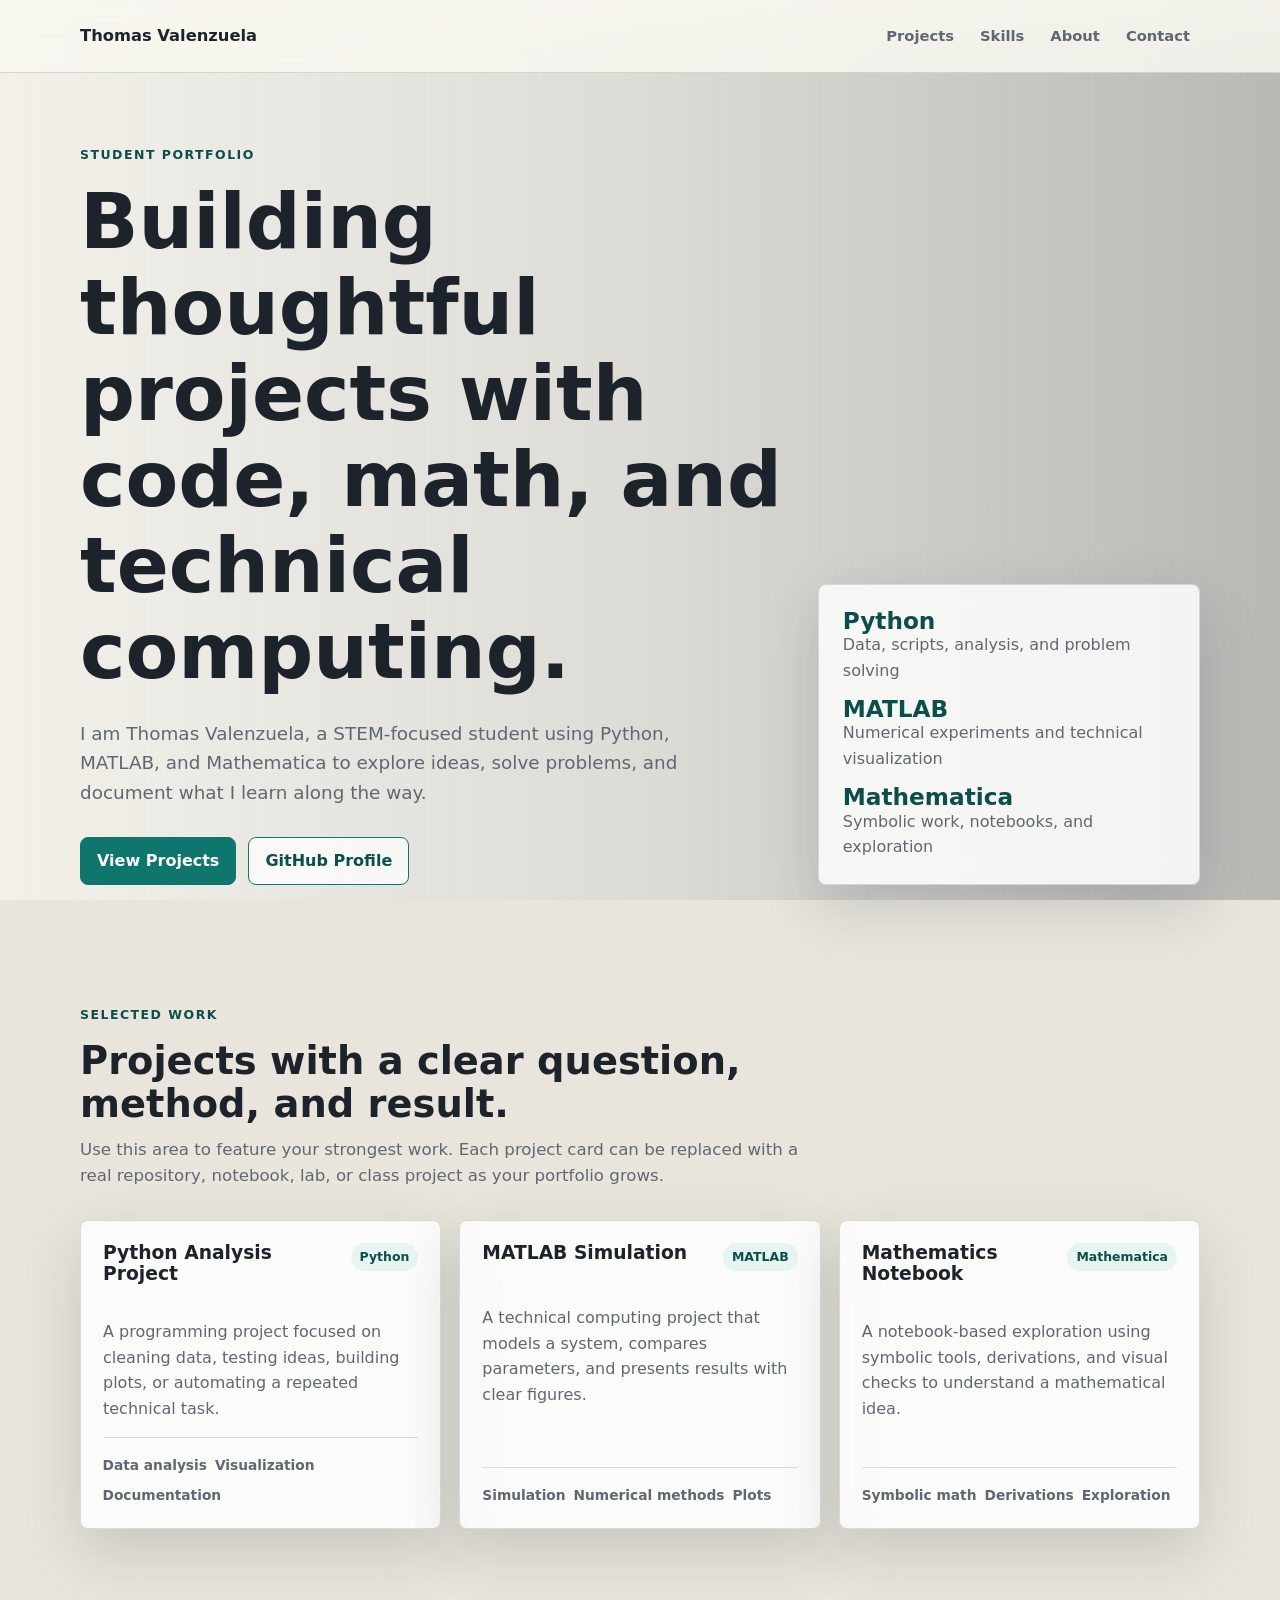
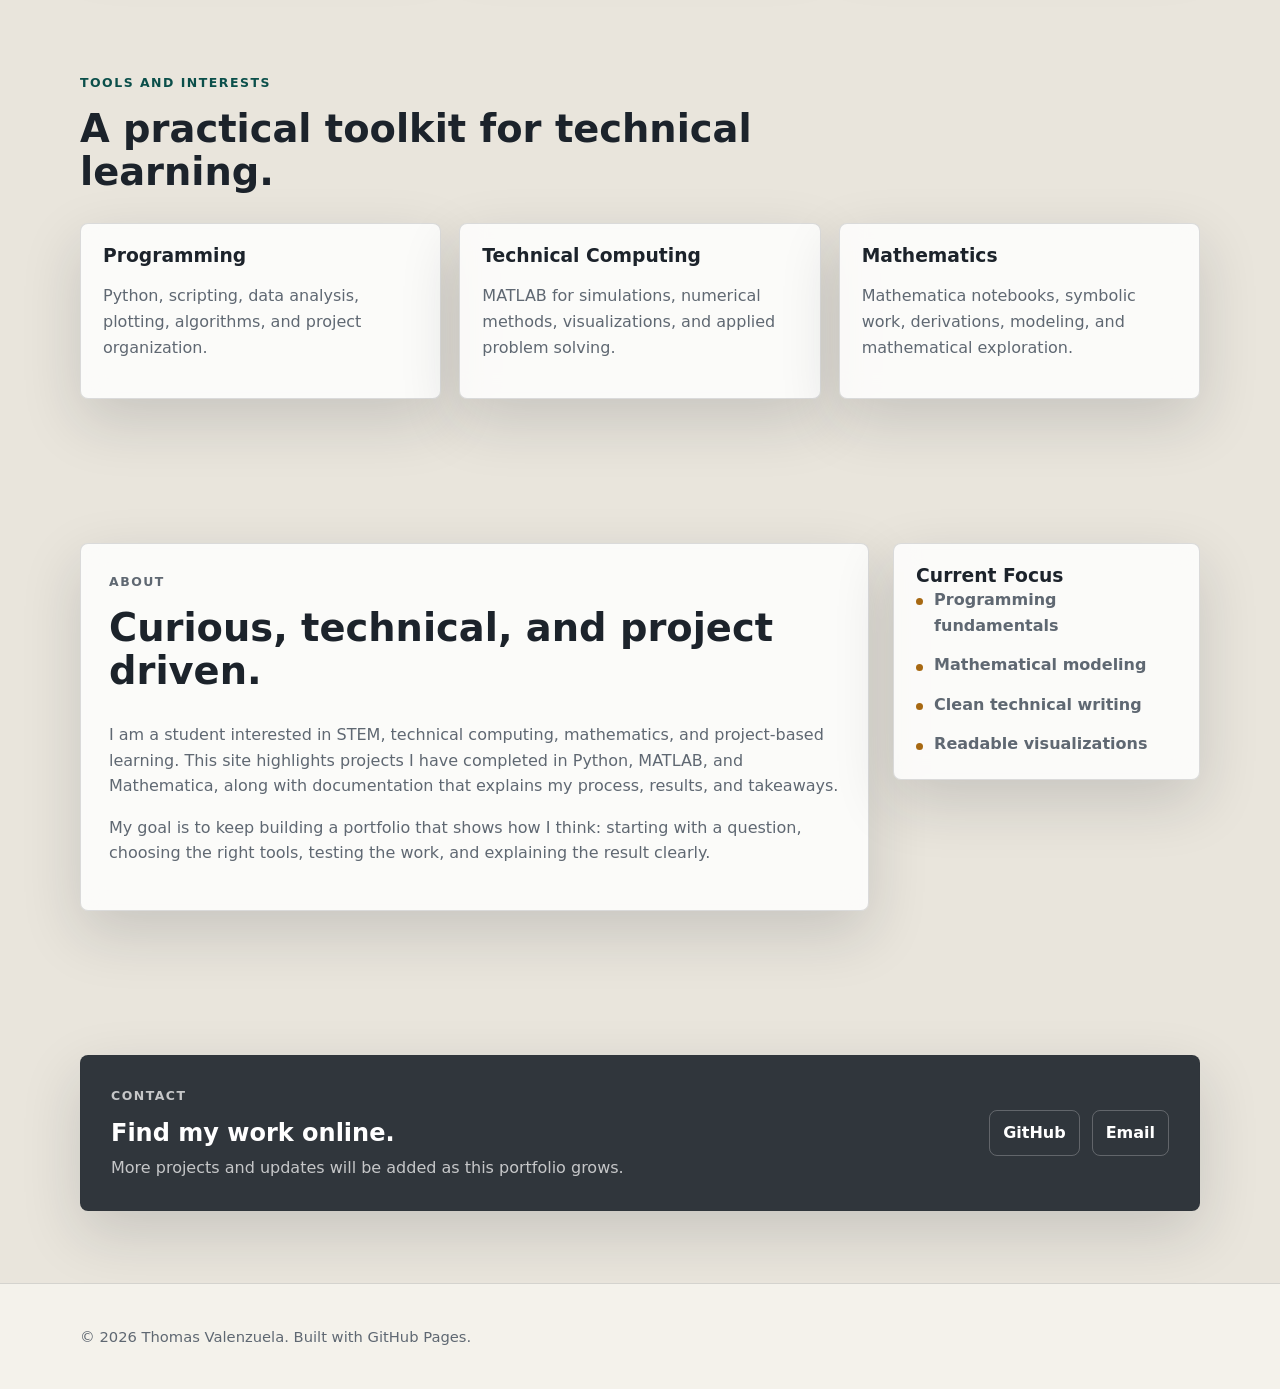
==== index.html @ c85f5e3c "Use selected image as portfolio background" ====
<!doctype html>
<html lang="en">
<head>
  <meta charset="utf-8">
  <meta name="viewport" content="width=device-width, initial-scale=1">
  <meta name="description" content="Portfolio for Thomas Valenzuela, a student exploring STEM, programming, mathematics, and technical computing.">
  <title>Thomas Valenzuela | Portfolio</title>
  <style>
    :root {
      color-scheme: light;
      --ink: #1c232b;
      --muted: #5f6872;
      --surface: rgba(255, 255, 255, 0.82);
      --surface-strong: rgba(255, 255, 255, 0.92);
      --line: rgba(44, 51, 58, 0.16);
      --accent: #0f766e;
      --accent-dark: #0b4f4a;
      --accent-soft: rgba(228, 244, 241, 0.9);
      --gold: #a76812;
      --shadow: 0 22px 60px rgba(24, 32, 42, 0.16);
    }

    * {
      box-sizing: border-box;
    }

    html {
      scroll-behavior: smooth;
    }

    body {
      margin: 0;
      min-height: 100vh;
      font-family: Inter, ui-sans-serif, system-ui, -apple-system, BlinkMacSystemFont, "Segoe UI", sans-serif;
      line-height: 1.6;
      color: var(--ink);
      background: #e9e5dc url("assets/portfolio-background.jpg") center top / cover fixed no-repeat;
    }

    body::before {
      content: "";
      position: fixed;
      inset: 0;
      z-index: -1;
      background: linear-gradient(90deg, rgba(247, 245, 238, 0.96) 0%, rgba(247, 245, 238, 0.79) 48%, rgba(247, 245, 238, 0.48) 100%);
      pointer-events: none;
    }

    a {
      color: inherit;
    }

    .container {
      width: min(1120px, calc(100% - 40px));
      margin: 0 auto;
    }

    .site-header {
      position: sticky;
      top: 0;
      z-index: 10;
      border-bottom: 1px solid var(--line);
      background: rgba(248, 246, 240, 0.88);
      backdrop-filter: blur(16px);
    }

    .nav {
      min-height: 72px;
      display: flex;
      align-items: center;
      justify-content: space-between;
      gap: 24px;
    }

    .brand {
      text-decoration: none;
      font-weight: 850;
      font-size: 1.02rem;
    }

    .nav-links {
      display: flex;
      align-items: center;
      gap: 6px;
      flex-wrap: wrap;
      justify-content: flex-end;
    }

    .nav-links a {
      text-decoration: none;
      color: var(--muted);
      font-weight: 750;
      font-size: 0.92rem;
      padding: 8px 10px;
      border-radius: 8px;
    }

    .nav-links a:hover,
    .nav-links a:focus-visible {
      color: var(--accent-dark);
      background: var(--accent-soft);
      outline: none;
    }

    .hero {
      min-height: calc(100vh - 72px);
      display: grid;
      align-items: center;
      padding: 72px 0 48px;
    }

    .hero-grid {
      display: grid;
      grid-template-columns: minmax(0, 1.3fr) minmax(280px, 0.7fr);
      gap: 28px;
      align-items: end;
    }

    .hero-copy-block {
      max-width: 780px;
    }

    .eyebrow {
      margin: 0 0 14px;
      color: var(--accent-dark);
      font-weight: 850;
      text-transform: uppercase;
      font-size: 0.78rem;
      letter-spacing: 0.12em;
    }

    h1,
    h2,
    h3 {
      line-height: 1.12;
      margin: 0;
    }

    h1 {
      font-size: clamp(2.45rem, 6vw, 5.65rem);
      max-width: 840px;
    }

    .hero-copy {
      margin: 24px 0 0;
      max-width: 670px;
      font-size: 1.15rem;
      color: var(--muted);
    }

    .hero-actions {
      display: flex;
      flex-wrap: wrap;
      gap: 12px;
      margin-top: 30px;
    }

    .button {
      display: inline-flex;
      align-items: center;
      justify-content: center;
      min-height: 44px;
      padding: 10px 16px;
      border-radius: 8px;
      border: 1px solid var(--accent);
      text-decoration: none;
      font-weight: 850;
    }

    .button.primary {
      color: #ffffff;
      background: var(--accent);
    }

    .button.secondary {
      color: var(--accent-dark);
      background: rgba(255, 255, 255, 0.74);
    }

    .panel,
    .card,
    .contact-band {
      background: var(--surface);
      border: 1px solid var(--line);
      border-radius: 8px;
      box-shadow: var(--shadow);
      backdrop-filter: blur(12px);
    }

    .panel {
      padding: 24px;
    }

    .stat-list,
    .focus-list {
      display: grid;
      gap: 14px;
      margin: 0;
      padding: 0;
      list-style: none;
    }

    .stat-list strong {
      display: block;
      color: var(--accent-dark);
      font-size: 1.45rem;
      line-height: 1;
    }

    .stat-list span,
    .focus-list li,
    .project-card p,
    .skill-card p,
    .about-copy p {
      color: var(--muted);
    }

    .section {
      padding: 72px 0;
    }

    .section-heading {
      max-width: 720px;
      margin-bottom: 30px;
    }

    .section-heading h2 {
      font-size: clamp(1.8rem, 3vw, 2.55rem);
    }

    .section-heading p:last-child {
      margin: 12px 0 0;
      color: var(--muted);
      font-size: 1.04rem;
    }

    .project-grid,
    .skill-grid {
      display: grid;
      grid-template-columns: repeat(3, minmax(0, 1fr));
      gap: 18px;
    }

    .card {
      padding: 22px;
    }

    .project-card {
      min-height: 260px;
      display: flex;
      flex-direction: column;
    }

    .project-topline {
      display: flex;
      justify-content: space-between;
      gap: 14px;
      align-items: flex-start;
      margin-bottom: 18px;
    }

    .tag {
      min-height: 28px;
      padding: 4px 9px;
      border-radius: 999px;
      background: var(--accent-soft);
      color: var(--accent-dark);
      font-size: 0.78rem;
      font-weight: 850;
      white-space: nowrap;
    }

    .project-meta {
      display: flex;
      flex-wrap: wrap;
      gap: 8px;
      margin-top: auto;
      padding-top: 16px;
      border-top: 1px solid var(--line);
    }

    .project-meta span {
      color: var(--muted);
      font-size: 0.86rem;
      font-weight: 750;
    }

    .about-grid {
      display: grid;
      grid-template-columns: minmax(0, 0.72fr) minmax(280px, 0.28fr);
      gap: 24px;
      align-items: start;
    }

    .about-copy {
      padding: 28px;
    }

    .focus-list li {
      padding-left: 18px;
      position: relative;
      font-weight: 700;
    }

    .focus-list li::before {
      content: "";
      position: absolute;
      left: 0;
      top: 0.72em;
      width: 7px;
      height: 7px;
      border-radius: 50%;
      background: var(--gold);
    }

    .contact-band {
      display: flex;
      justify-content: space-between;
      gap: 24px;
      align-items: center;
      padding: 30px;
      background: rgba(28, 35, 43, 0.9);
      color: #ffffff;
    }

    .contact-band .eyebrow {
      color: rgba(255, 255, 255, 0.72);
    }

    .contact-band p:not(.eyebrow) {
      margin: 8px 0 0;
      color: rgba(255, 255, 255, 0.72);
    }

    .contact-links {
      display: flex;
      gap: 12px;
      flex-wrap: wrap;
      justify-content: flex-end;
    }

    .contact-links a {
      display: inline-flex;
      align-items: center;
      min-height: 42px;
      padding: 9px 13px;
      border-radius: 8px;
      color: #ffffff;
      text-decoration: none;
      font-weight: 850;
      border: 1px solid rgba(255, 255, 255, 0.24);
    }

    .site-footer {
      padding: 26px 0;
      color: var(--muted);
      font-size: 0.92rem;
      background: rgba(248, 246, 240, 0.76);
      border-top: 1px solid var(--line);
      backdrop-filter: blur(12px);
    }

    @media (max-width: 860px) {
      body {
        background-attachment: scroll;
      }

      body::before {
        background: rgba(247, 245, 238, 0.84);
      }

      .hero-grid,
      .about-grid,
      .project-grid,
      .skill-grid {
        grid-template-columns: 1fr;
      }

      .hero {
        min-height: auto;
      }

      .contact-band {
        align-items: flex-start;
        flex-direction: column;
      }

      .contact-links {
        justify-content: flex-start;
      }
    }

    @media (max-width: 620px) {
      .container {
        width: min(100% - 28px, 1120px);
      }

      .nav {
        align-items: flex-start;
        flex-direction: column;
        gap: 10px;
        padding: 14px 0;
      }

      .nav-links {
        justify-content: flex-start;
      }

      .hero,
      .section {
        padding: 52px 0;
      }
    }
  </style>
</head>
<body>
  <header class="site-header">
    <div class="container nav" aria-label="Main navigation">
      <a class="brand" href="#top">Thomas Valenzuela</a>
      <nav class="nav-links">
        <a href="#projects">Projects</a>
        <a href="#skills">Skills</a>
        <a href="#about">About</a>
        <a href="#contact">Contact</a>
      </nav>
    </div>
  </header>

  <main id="top">
    <section class="hero">
      <div class="container hero-grid">
        <div class="hero-copy-block">
          <p class="eyebrow">Student portfolio</p>
          <h1>Building thoughtful projects with code, math, and technical computing.</h1>
          <p class="hero-copy">
            I am Thomas Valenzuela, a STEM-focused student using Python, MATLAB, and Mathematica to explore ideas, solve problems, and document what I learn along the way.
          </p>
          <div class="hero-actions">
            <a class="button primary" href="#projects">View Projects</a>
            <a class="button secondary" href="https://github.com/wolervine" target="_blank" rel="noopener noreferrer">GitHub Profile</a>
          </div>
        </div>

        <aside class="panel" aria-label="Portfolio highlights">
          <ul class="stat-list">
            <li><strong>Python</strong><span>Data, scripts, analysis, and problem solving</span></li>
            <li><strong>MATLAB</strong><span>Numerical experiments and technical visualization</span></li>
            <li><strong>Mathematica</strong><span>Symbolic work, notebooks, and exploration</span></li>
          </ul>
        </aside>
      </div>
    </section>

    <section id="projects" class="section">
      <div class="container">
        <div class="section-heading">
          <p class="eyebrow">Selected work</p>
          <h2>Projects with a clear question, method, and result.</h2>
          <p>Use this area to feature your strongest work. Each project card can be replaced with a real repository, notebook, lab, or class project as your portfolio grows.</p>
        </div>

        <div class="project-grid">
          <article class="card project-card">
            <div class="project-topline"><h3>Python Analysis Project</h3><span class="tag">Python</span></div>
            <p>A programming project focused on cleaning data, testing ideas, building plots, or automating a repeated technical task.</p>
            <div class="project-meta"><span>Data analysis</span><span>Visualization</span><span>Documentation</span></div>
          </article>

          <article class="card project-card">
            <div class="project-topline"><h3>MATLAB Simulation</h3><span class="tag">MATLAB</span></div>
            <p>A technical computing project that models a system, compares parameters, and presents results with clear figures.</p>
            <div class="project-meta"><span>Simulation</span><span>Numerical methods</span><span>Plots</span></div>
          </article>

          <article class="card project-card">
            <div class="project-topline"><h3>Mathematics Notebook</h3><span class="tag">Mathematica</span></div>
            <p>A notebook-based exploration using symbolic tools, derivations, and visual checks to understand a mathematical idea.</p>
            <div class="project-meta"><span>Symbolic math</span><span>Derivations</span><span>Exploration</span></div>
          </article>
        </div>
      </div>
    </section>

    <section id="skills" class="section">
      <div class="container">
        <div class="section-heading">
          <p class="eyebrow">Tools and interests</p>
          <h2>A practical toolkit for technical learning.</h2>
        </div>

        <div class="skill-grid">
          <article class="card skill-card"><h3>Programming</h3><p>Python, scripting, data analysis, plotting, algorithms, and project organization.</p></article>
          <article class="card skill-card"><h3>Technical Computing</h3><p>MATLAB for simulations, numerical methods, visualizations, and applied problem solving.</p></article>
          <article class="card skill-card"><h3>Mathematics</h3><p>Mathematica notebooks, symbolic work, derivations, modeling, and mathematical exploration.</p></article>
        </div>
      </div>
    </section>

    <section id="about" class="section">
      <div class="container about-grid">
        <div class="card about-copy">
          <div class="section-heading">
            <p class="eyebrow">About</p>
            <h2>Curious, technical, and project driven.</h2>
          </div>
          <p>I am a student interested in STEM, technical computing, mathematics, and project-based learning. This site highlights projects I have completed in Python, MATLAB, and Mathematica, along with documentation that explains my process, results, and takeaways.</p>
          <p>My goal is to keep building a portfolio that shows how I think: starting with a question, choosing the right tools, testing the work, and explaining the result clearly.</p>
        </div>

        <aside class="card">
          <h3>Current Focus</h3>
          <ul class="focus-list">
            <li>Programming fundamentals</li>
            <li>Mathematical modeling</li>
            <li>Clean technical writing</li>
            <li>Readable visualizations</li>
          </ul>
        </aside>
      </div>
    </section>

    <section id="contact" class="section">
      <div class="container">
        <div class="contact-band">
          <div>
            <p class="eyebrow">Contact</p>
            <h2>Find my work online.</h2>
            <p>More projects and updates will be added as this portfolio grows.</p>
          </div>
          <div class="contact-links">
            <a href="https://github.com/wolervine" target="_blank" rel="noopener noreferrer">GitHub</a>
            <a href="mailto:wolervine@proton.me">Email</a>
          </div>
        </div>
      </div>
    </section>
  </main>

  <footer class="site-footer">
    <div class="container">
      <p>&copy; 2026 Thomas Valenzuela. Built with GitHub Pages.</p>
    </div>
  </footer>
</body>
</html>
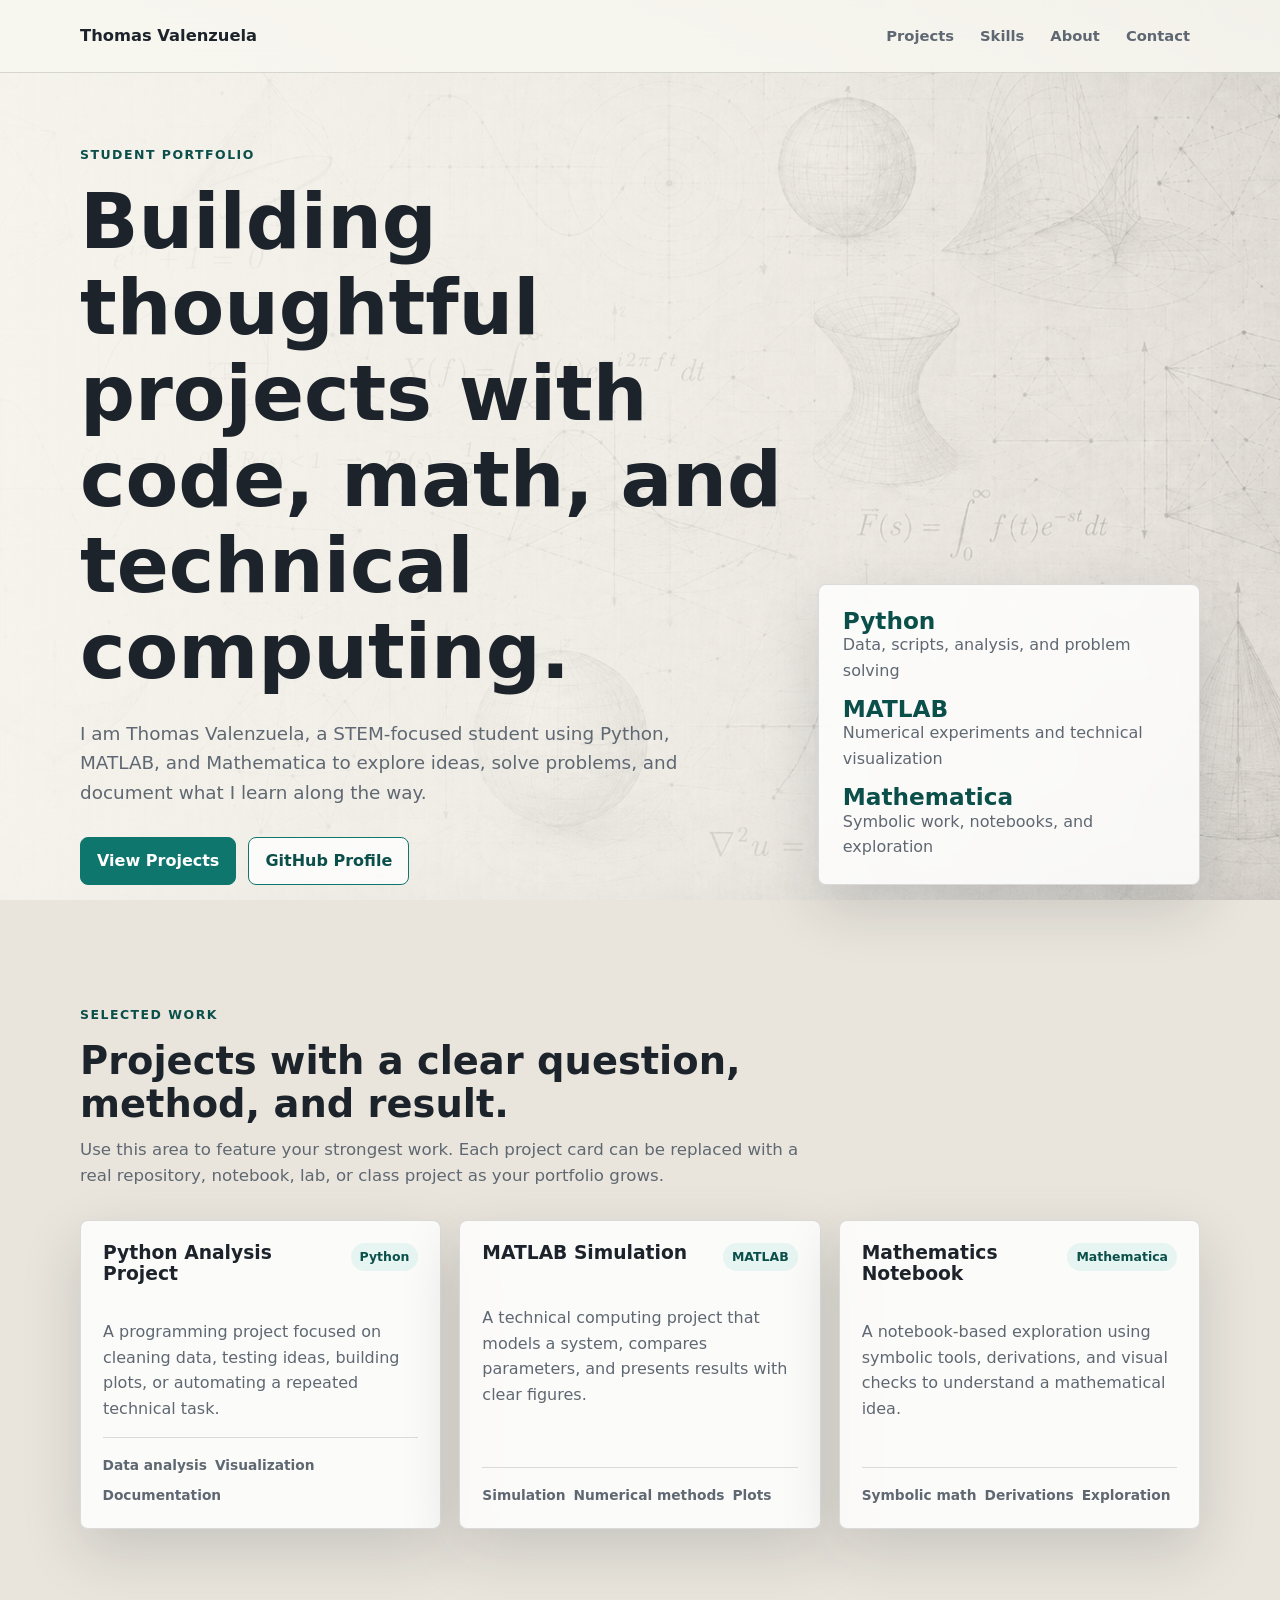
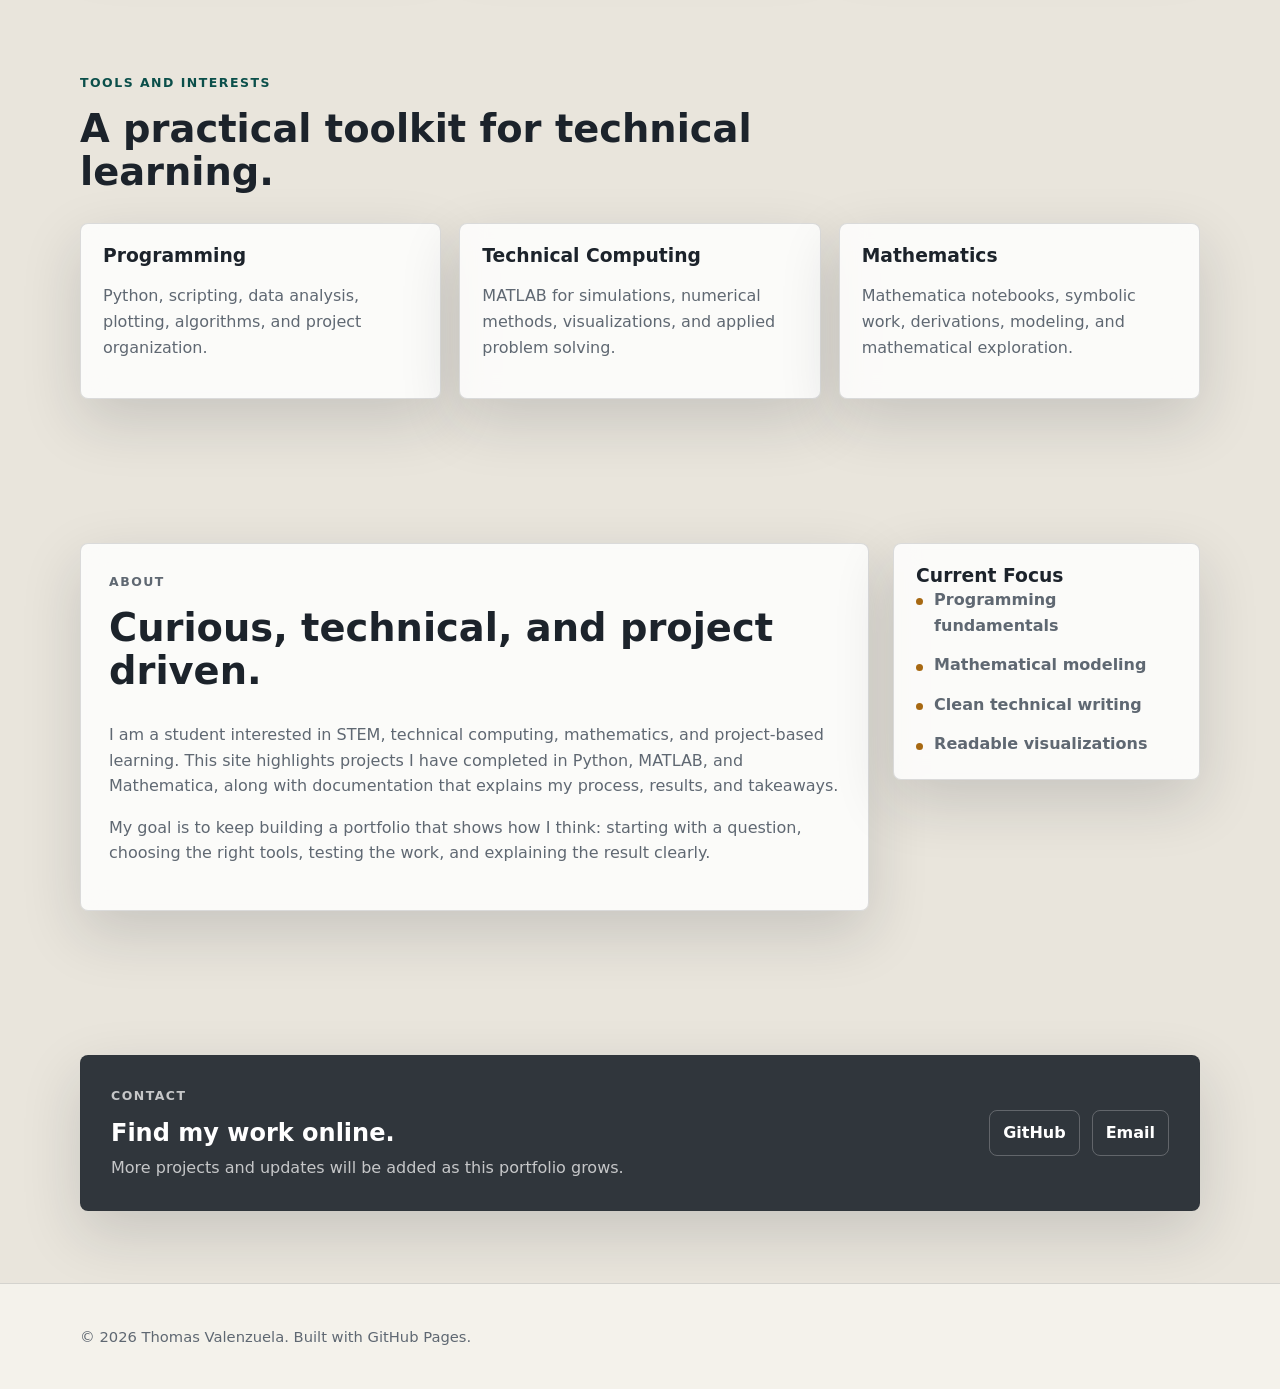
==== commit e6b84a0f: "Use uploaded PNG as portfolio background" ====
--- a/index.html
+++ b/index.html
@@ -34,7 +34,7 @@
       font-family: Inter, ui-sans-serif, system-ui, -apple-system, BlinkMacSystemFont, "Segoe UI", sans-serif;
       line-height: 1.6;
       color: var(--ink);
-      background: #e9e5dc url("assets/portfolio-background.jpg") center top / cover fixed no-repeat;
+      background: #e9e5dc url("assets/mathBackground.png") center top / cover fixed no-repeat;
     }
 
     body::before {
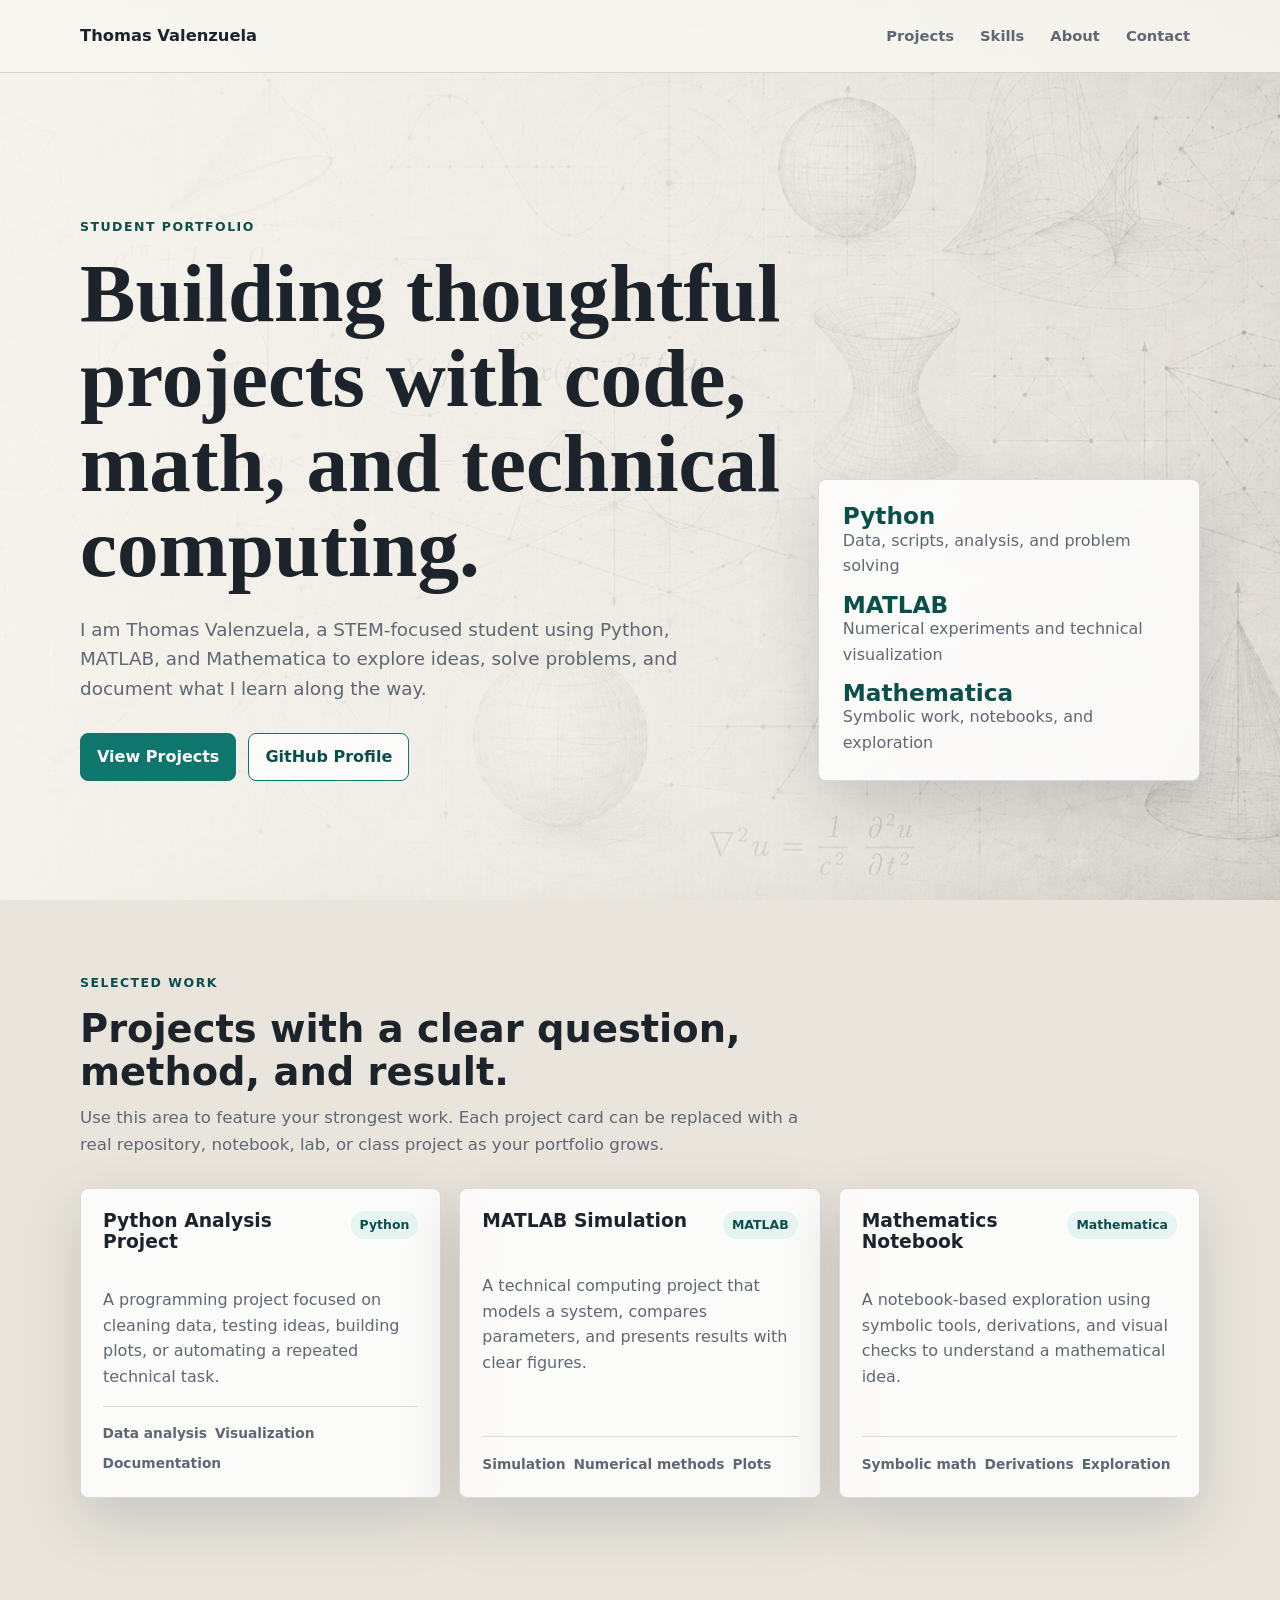
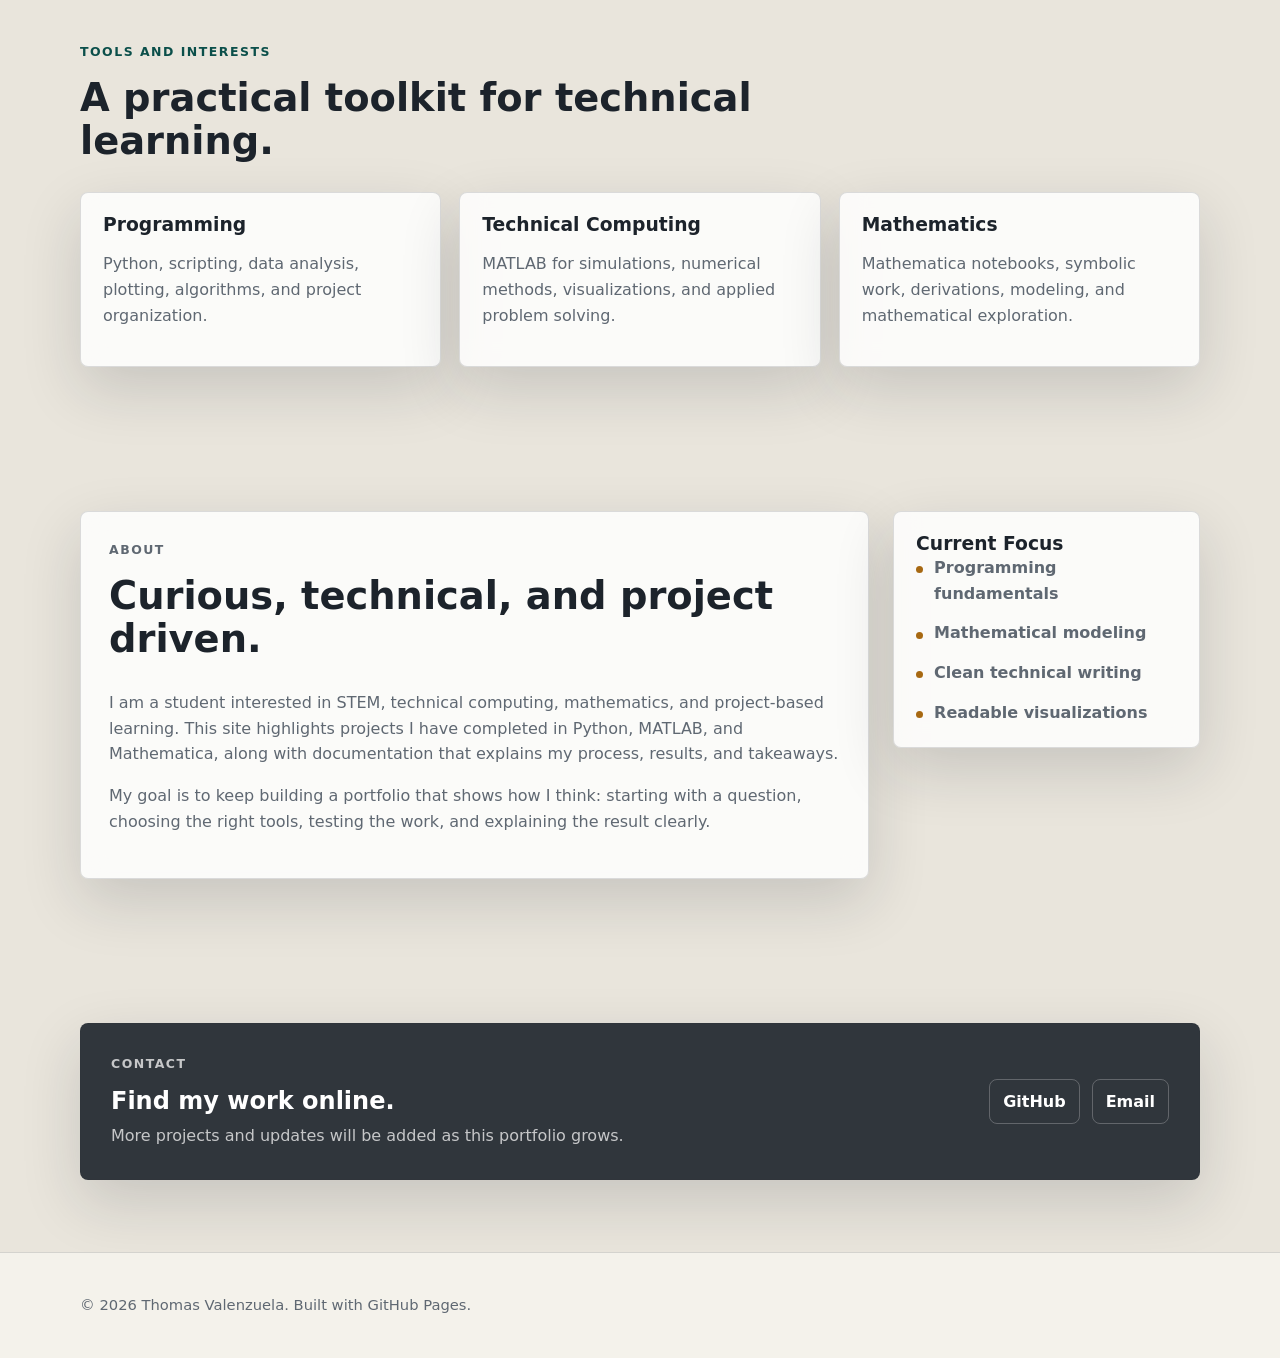
==== commit 55162fd2: "Give hero headline a vintage serif style" ====
--- a/index.html
+++ b/index.html
@@ -137,8 +137,11 @@
     }
 
     h1 {
-      font-size: clamp(2.45rem, 6vw, 5.65rem);
-      max-width: 840px;
+      max-width: 880px;
+      font-family: "Iowan Old Style", "Palatino Linotype", Palatino, Georgia, serif;
+      font-size: 5.2rem;
+      font-weight: 700;
+      line-height: 1.02;
     }
 
     .hero-copy {
@@ -369,6 +372,10 @@
         background: rgba(247, 245, 238, 0.84);
       }
 
+      h1 {
+        font-size: 3.6rem;
+      }
+
       .hero-grid,
       .about-grid,
       .project-grid,
@@ -404,6 +411,10 @@
 
       .nav-links {
         justify-content: flex-start;
+      }
+
+      h1 {
+        font-size: 2.65rem;
       }
 
       .hero,
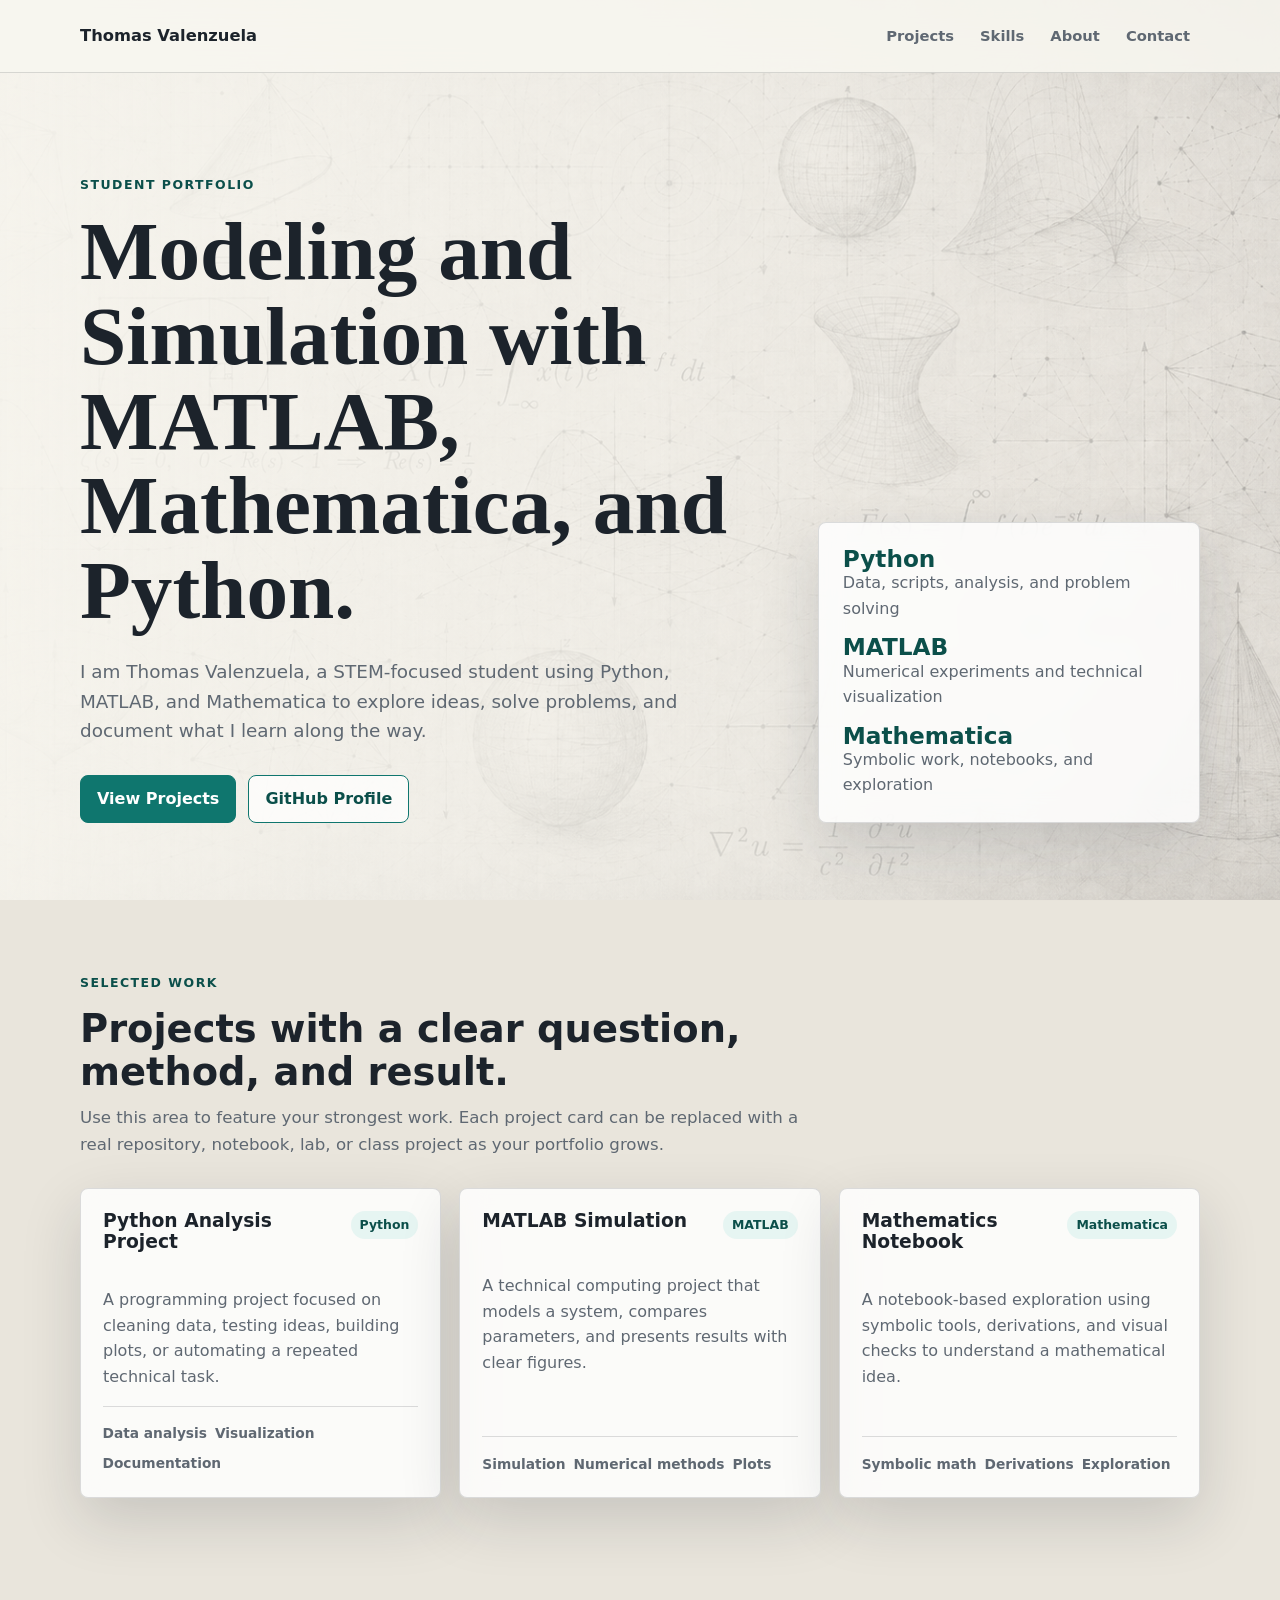
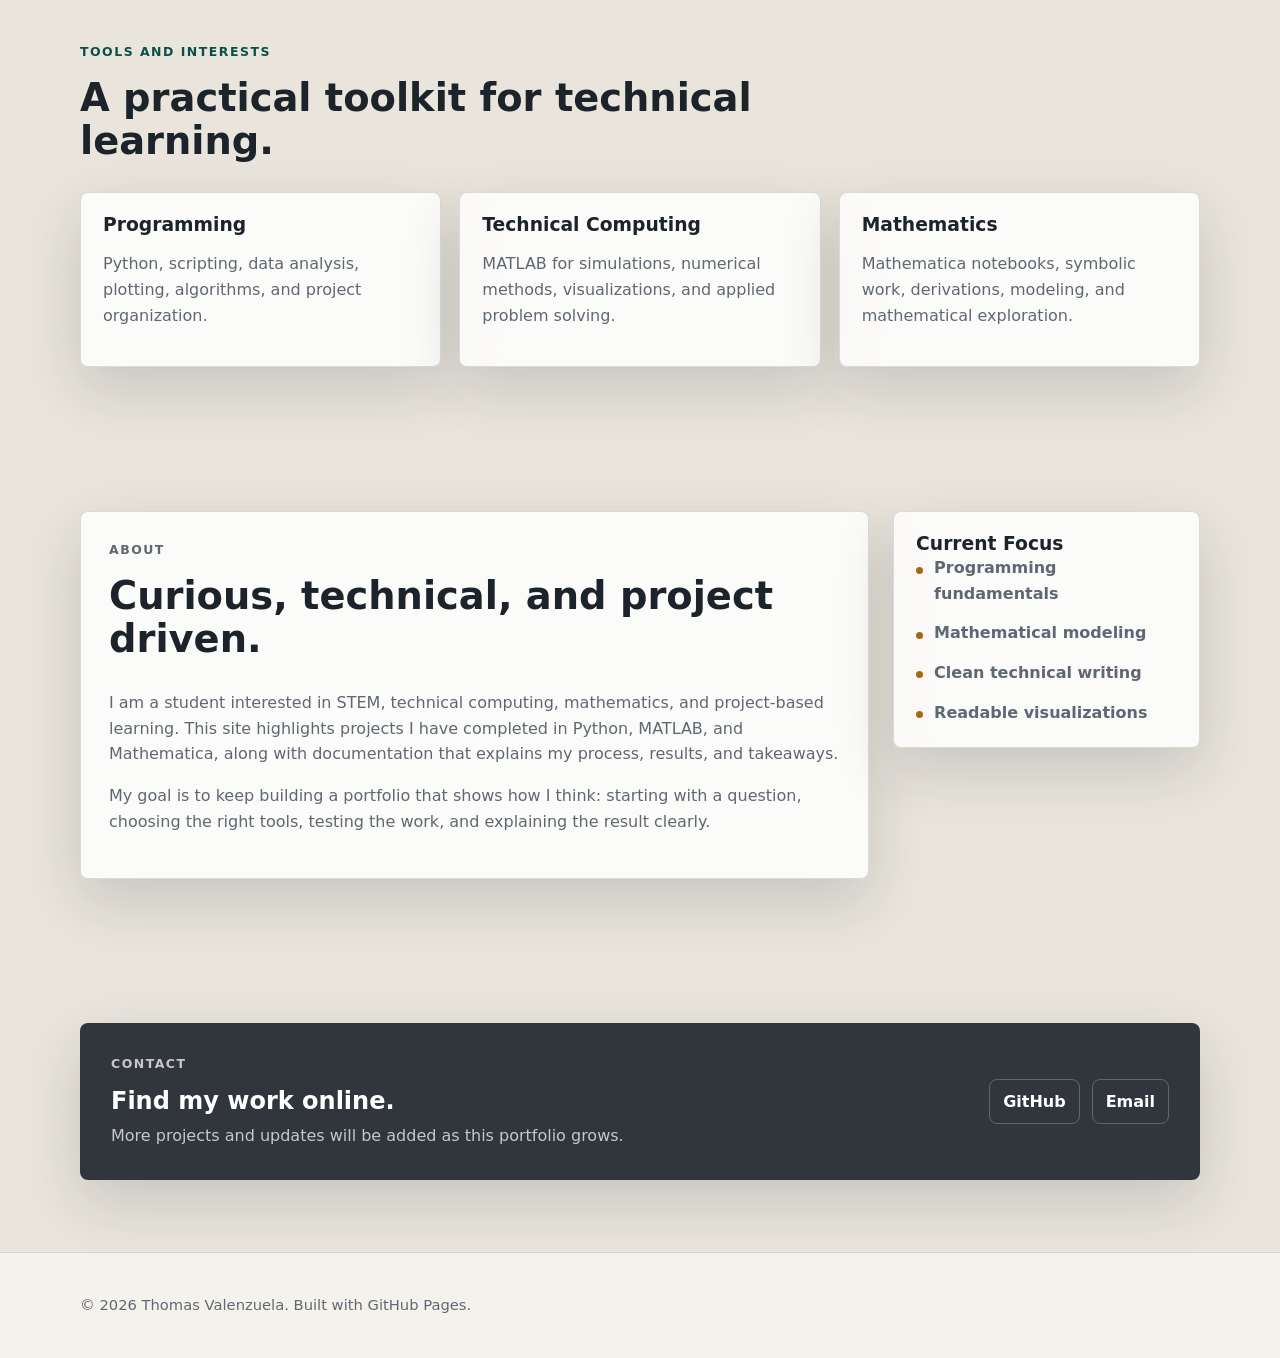
==== commit 6810ba14: "Update portfolio title" ====
--- a/index.html
+++ b/index.html
@@ -3,8 +3,8 @@
 <head>
   <meta charset="utf-8">
   <meta name="viewport" content="width=device-width, initial-scale=1">
-  <meta name="description" content="Portfolio for Thomas Valenzuela, a student exploring STEM, programming, mathematics, and technical computing.">
-  <title>Thomas Valenzuela | Portfolio</title>
+  <meta name="description" content="Student portfolio for Thomas Valenzuela focused on modeling and simulation with MATLAB, Mathematica, and Python.">
+  <title>Modeling and Simulation with MATLAB, Mathematica, and Python.</title>
   <style>
     :root {
       color-scheme: light;
@@ -442,7 +442,7 @@
       <div class="container hero-grid">
         <div class="hero-copy-block">
           <p class="eyebrow">Student portfolio</p>
-          <h1>Building thoughtful projects with code, math, and technical computing.</h1>
+          <h1>Modeling and Simulation with MATLAB, Mathematica, and Python.</h1>
           <p class="hero-copy">
             I am Thomas Valenzuela, a STEM-focused student using Python, MATLAB, and Mathematica to explore ideas, solve problems, and document what I learn along the way.
           </p>
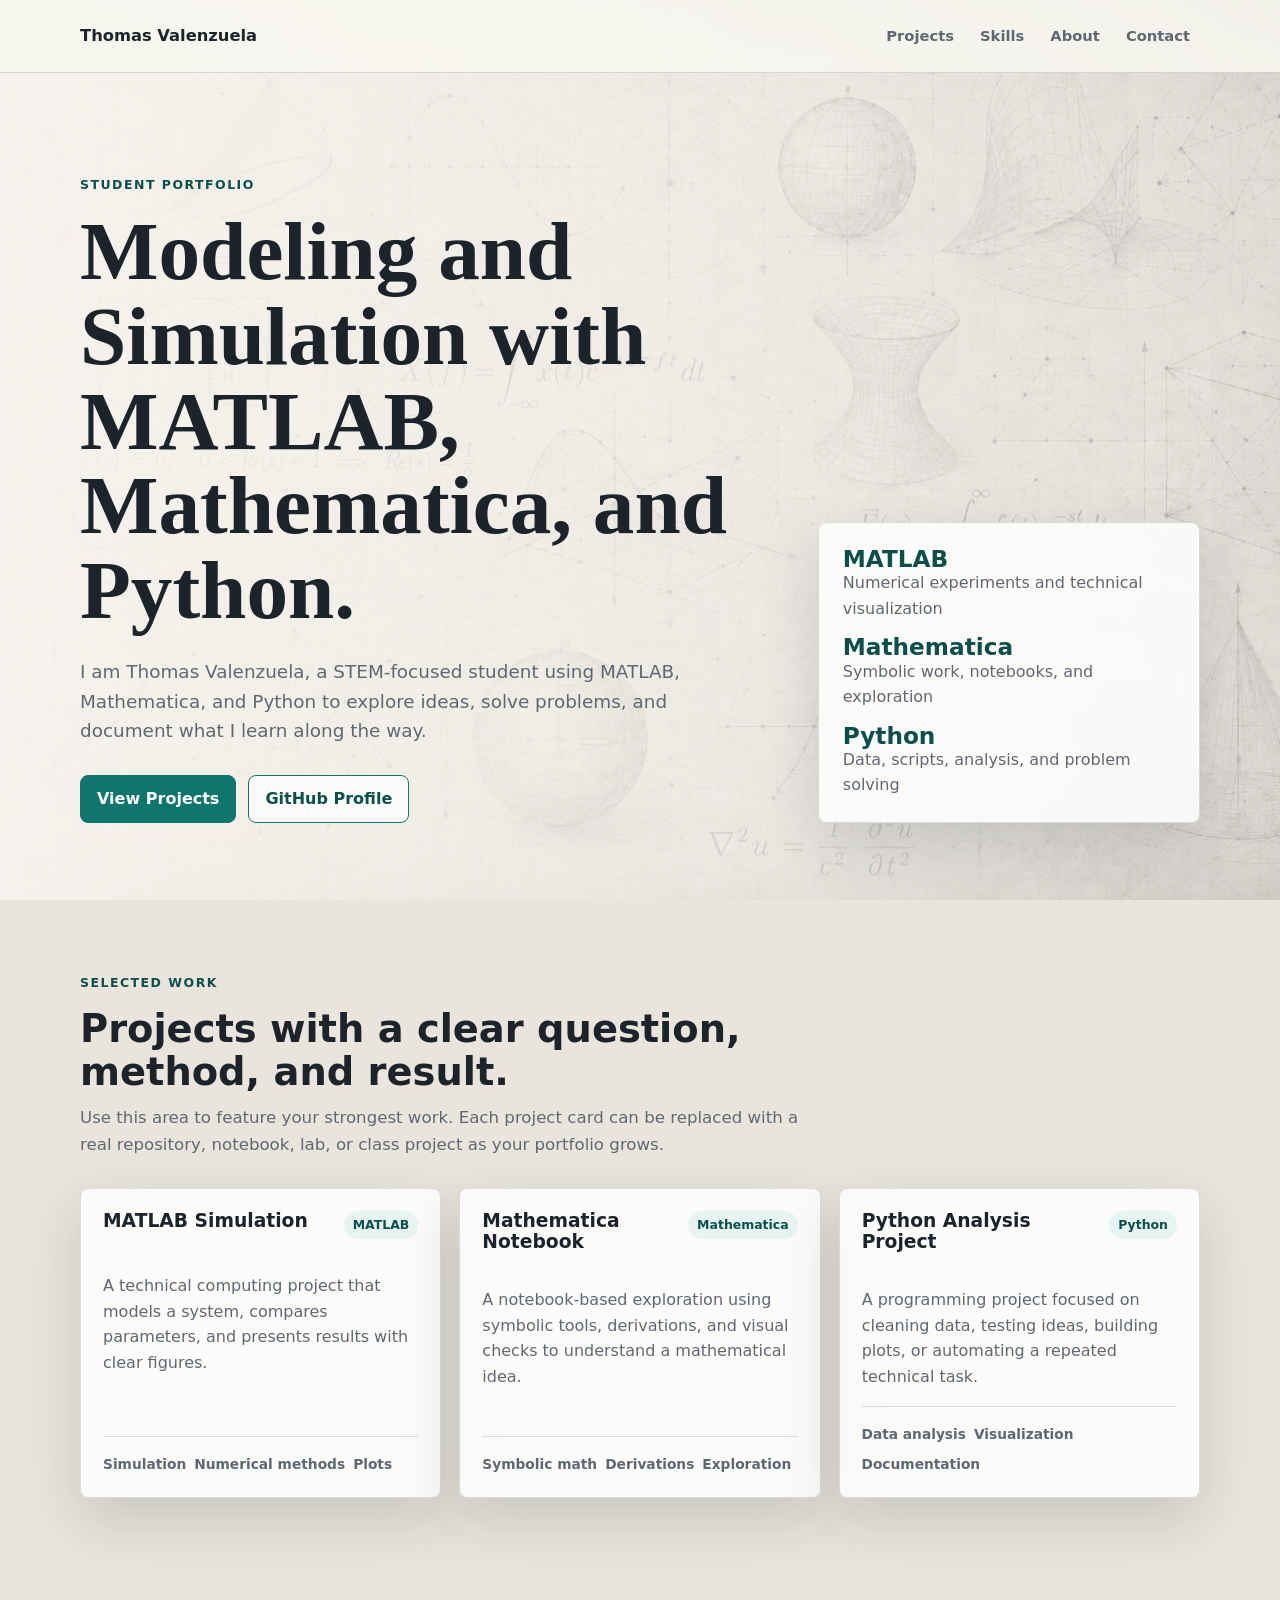
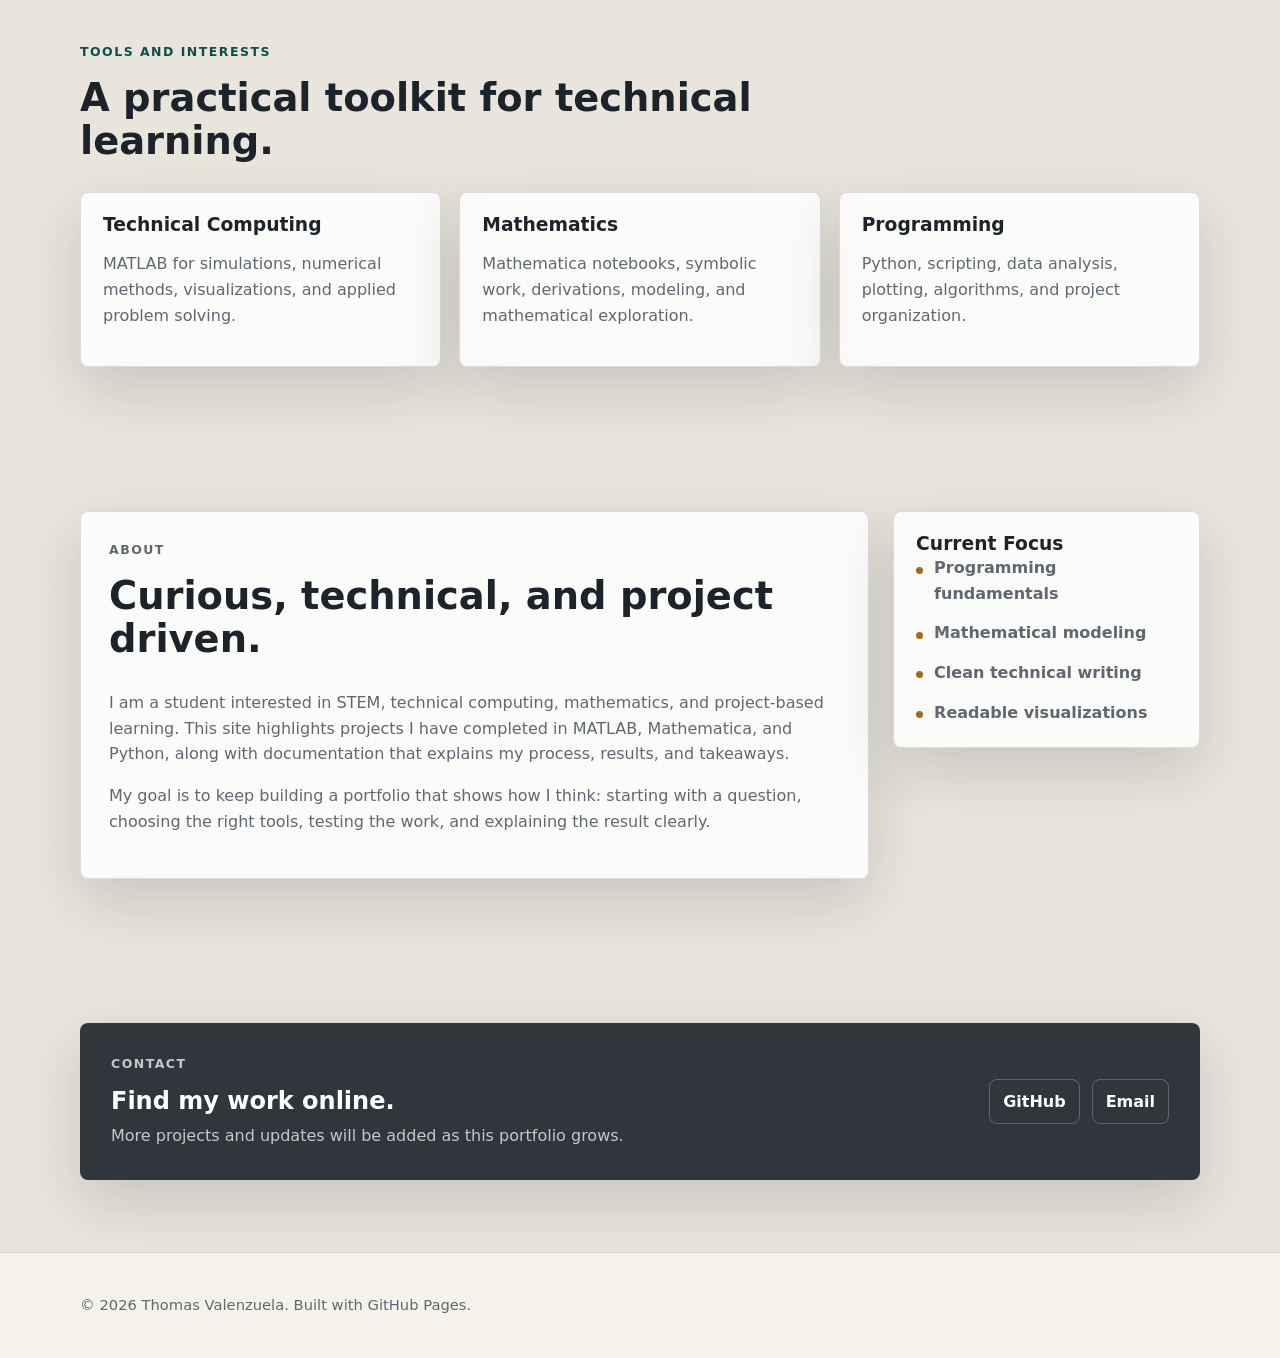
==== commit ff6001ed: "Standardize computing package order" ====
--- a/index.html
+++ b/index.html
@@ -444,7 +444,7 @@
           <p class="eyebrow">Student portfolio</p>
           <h1>Modeling and Simulation with MATLAB, Mathematica, and Python.</h1>
           <p class="hero-copy">
-            I am Thomas Valenzuela, a STEM-focused student using Python, MATLAB, and Mathematica to explore ideas, solve problems, and document what I learn along the way.
+            I am Thomas Valenzuela, a STEM-focused student using MATLAB, Mathematica, and Python to explore ideas, solve problems, and document what I learn along the way.
           </p>
           <div class="hero-actions">
             <a class="button primary" href="#projects">View Projects</a>
@@ -454,9 +454,9 @@
 
         <aside class="panel" aria-label="Portfolio highlights">
           <ul class="stat-list">
-            <li><strong>Python</strong><span>Data, scripts, analysis, and problem solving</span></li>
             <li><strong>MATLAB</strong><span>Numerical experiments and technical visualization</span></li>
             <li><strong>Mathematica</strong><span>Symbolic work, notebooks, and exploration</span></li>
+            <li><strong>Python</strong><span>Data, scripts, analysis, and problem solving</span></li>
           </ul>
         </aside>
       </div>
@@ -472,21 +472,21 @@
 
         <div class="project-grid">
           <article class="card project-card">
-            <div class="project-topline"><h3>Python Analysis Project</h3><span class="tag">Python</span></div>
-            <p>A programming project focused on cleaning data, testing ideas, building plots, or automating a repeated technical task.</p>
-            <div class="project-meta"><span>Data analysis</span><span>Visualization</span><span>Documentation</span></div>
-          </article>
-
-          <article class="card project-card">
             <div class="project-topline"><h3>MATLAB Simulation</h3><span class="tag">MATLAB</span></div>
             <p>A technical computing project that models a system, compares parameters, and presents results with clear figures.</p>
             <div class="project-meta"><span>Simulation</span><span>Numerical methods</span><span>Plots</span></div>
           </article>
 
           <article class="card project-card">
-            <div class="project-topline"><h3>Mathematics Notebook</h3><span class="tag">Mathematica</span></div>
+            <div class="project-topline"><h3>Mathematica Notebook</h3><span class="tag">Mathematica</span></div>
             <p>A notebook-based exploration using symbolic tools, derivations, and visual checks to understand a mathematical idea.</p>
             <div class="project-meta"><span>Symbolic math</span><span>Derivations</span><span>Exploration</span></div>
+          </article>
+
+          <article class="card project-card">
+            <div class="project-topline"><h3>Python Analysis Project</h3><span class="tag">Python</span></div>
+            <p>A programming project focused on cleaning data, testing ideas, building plots, or automating a repeated technical task.</p>
+            <div class="project-meta"><span>Data analysis</span><span>Visualization</span><span>Documentation</span></div>
           </article>
         </div>
       </div>
@@ -500,9 +500,9 @@
         </div>
 
         <div class="skill-grid">
-          <article class="card skill-card"><h3>Programming</h3><p>Python, scripting, data analysis, plotting, algorithms, and project organization.</p></article>
           <article class="card skill-card"><h3>Technical Computing</h3><p>MATLAB for simulations, numerical methods, visualizations, and applied problem solving.</p></article>
           <article class="card skill-card"><h3>Mathematics</h3><p>Mathematica notebooks, symbolic work, derivations, modeling, and mathematical exploration.</p></article>
+          <article class="card skill-card"><h3>Programming</h3><p>Python, scripting, data analysis, plotting, algorithms, and project organization.</p></article>
         </div>
       </div>
     </section>
@@ -514,7 +514,7 @@
             <p class="eyebrow">About</p>
             <h2>Curious, technical, and project driven.</h2>
           </div>
-          <p>I am a student interested in STEM, technical computing, mathematics, and project-based learning. This site highlights projects I have completed in Python, MATLAB, and Mathematica, along with documentation that explains my process, results, and takeaways.</p>
+          <p>I am a student interested in STEM, technical computing, mathematics, and project-based learning. This site highlights projects I have completed in MATLAB, Mathematica, and Python, along with documentation that explains my process, results, and takeaways.</p>
           <p>My goal is to keep building a portfolio that shows how I think: starting with a question, choosing the right tools, testing the work, and explaining the result clearly.</p>
         </div>
 
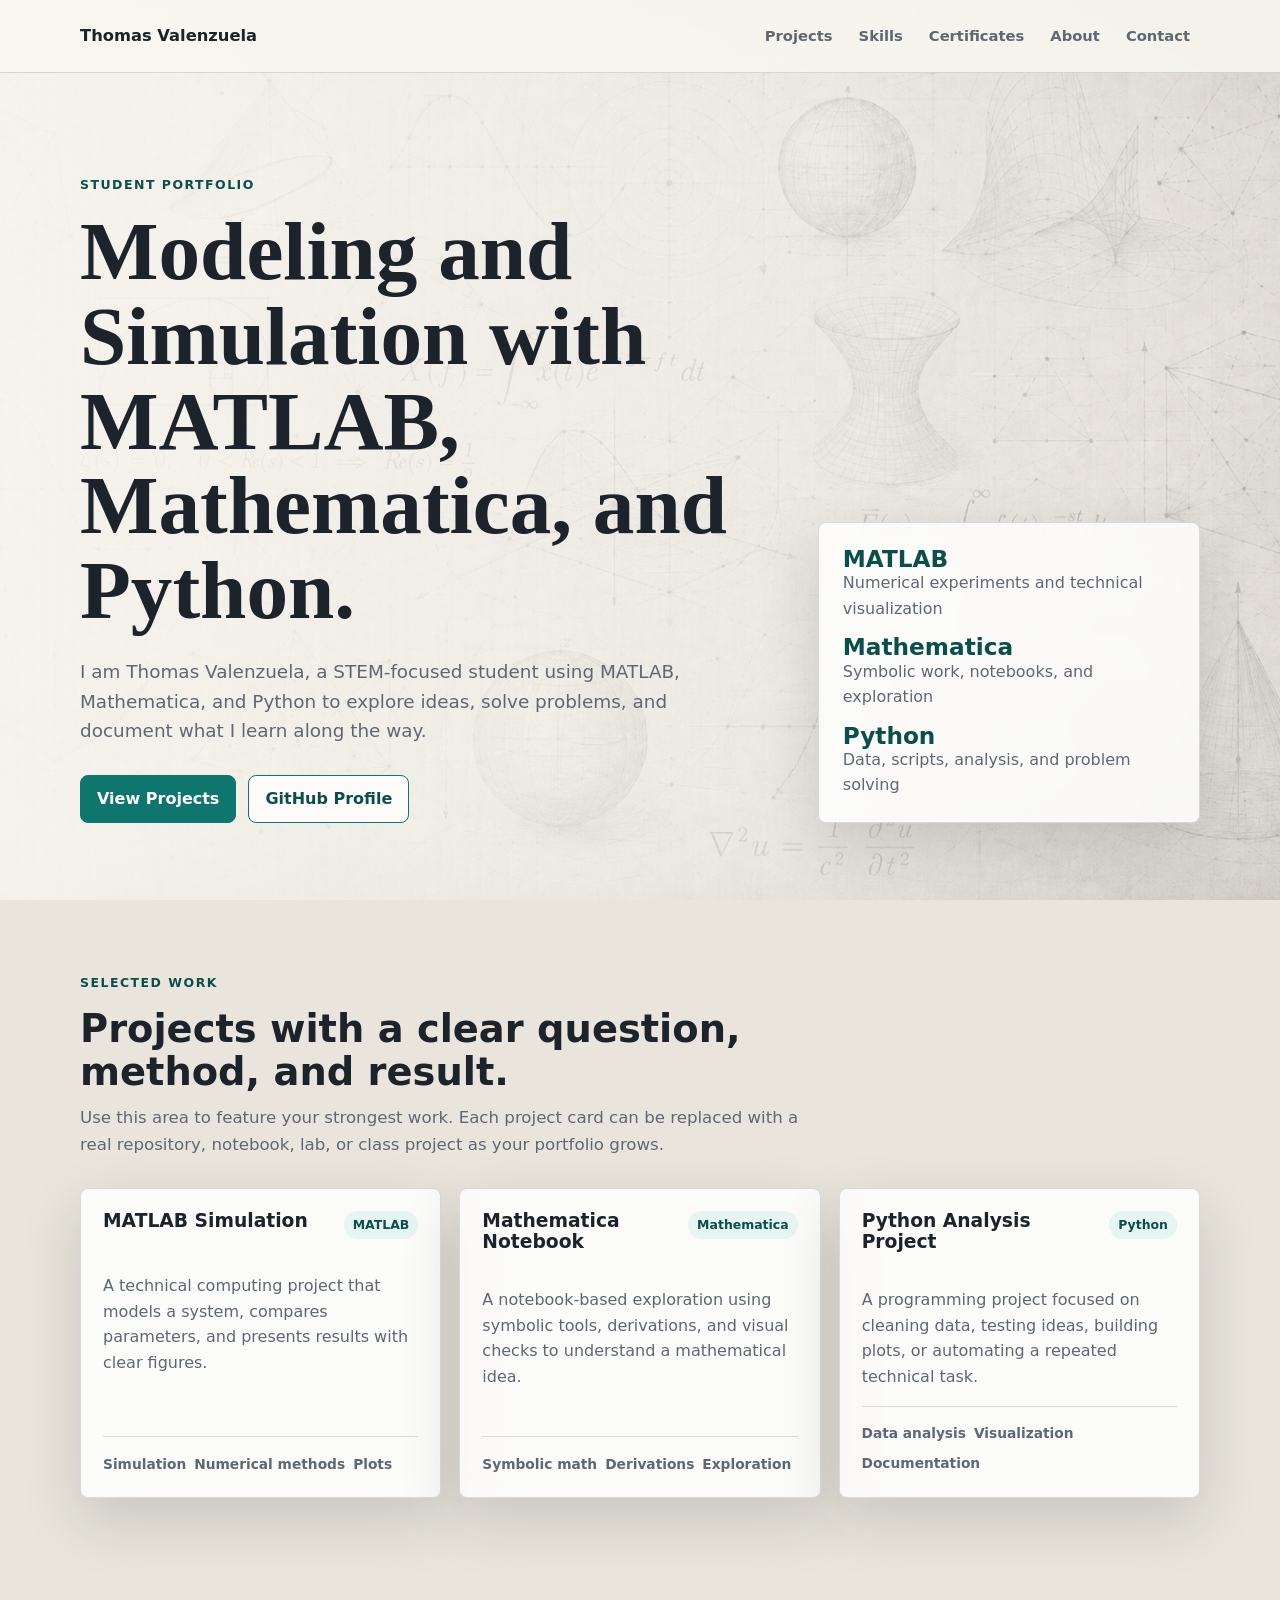
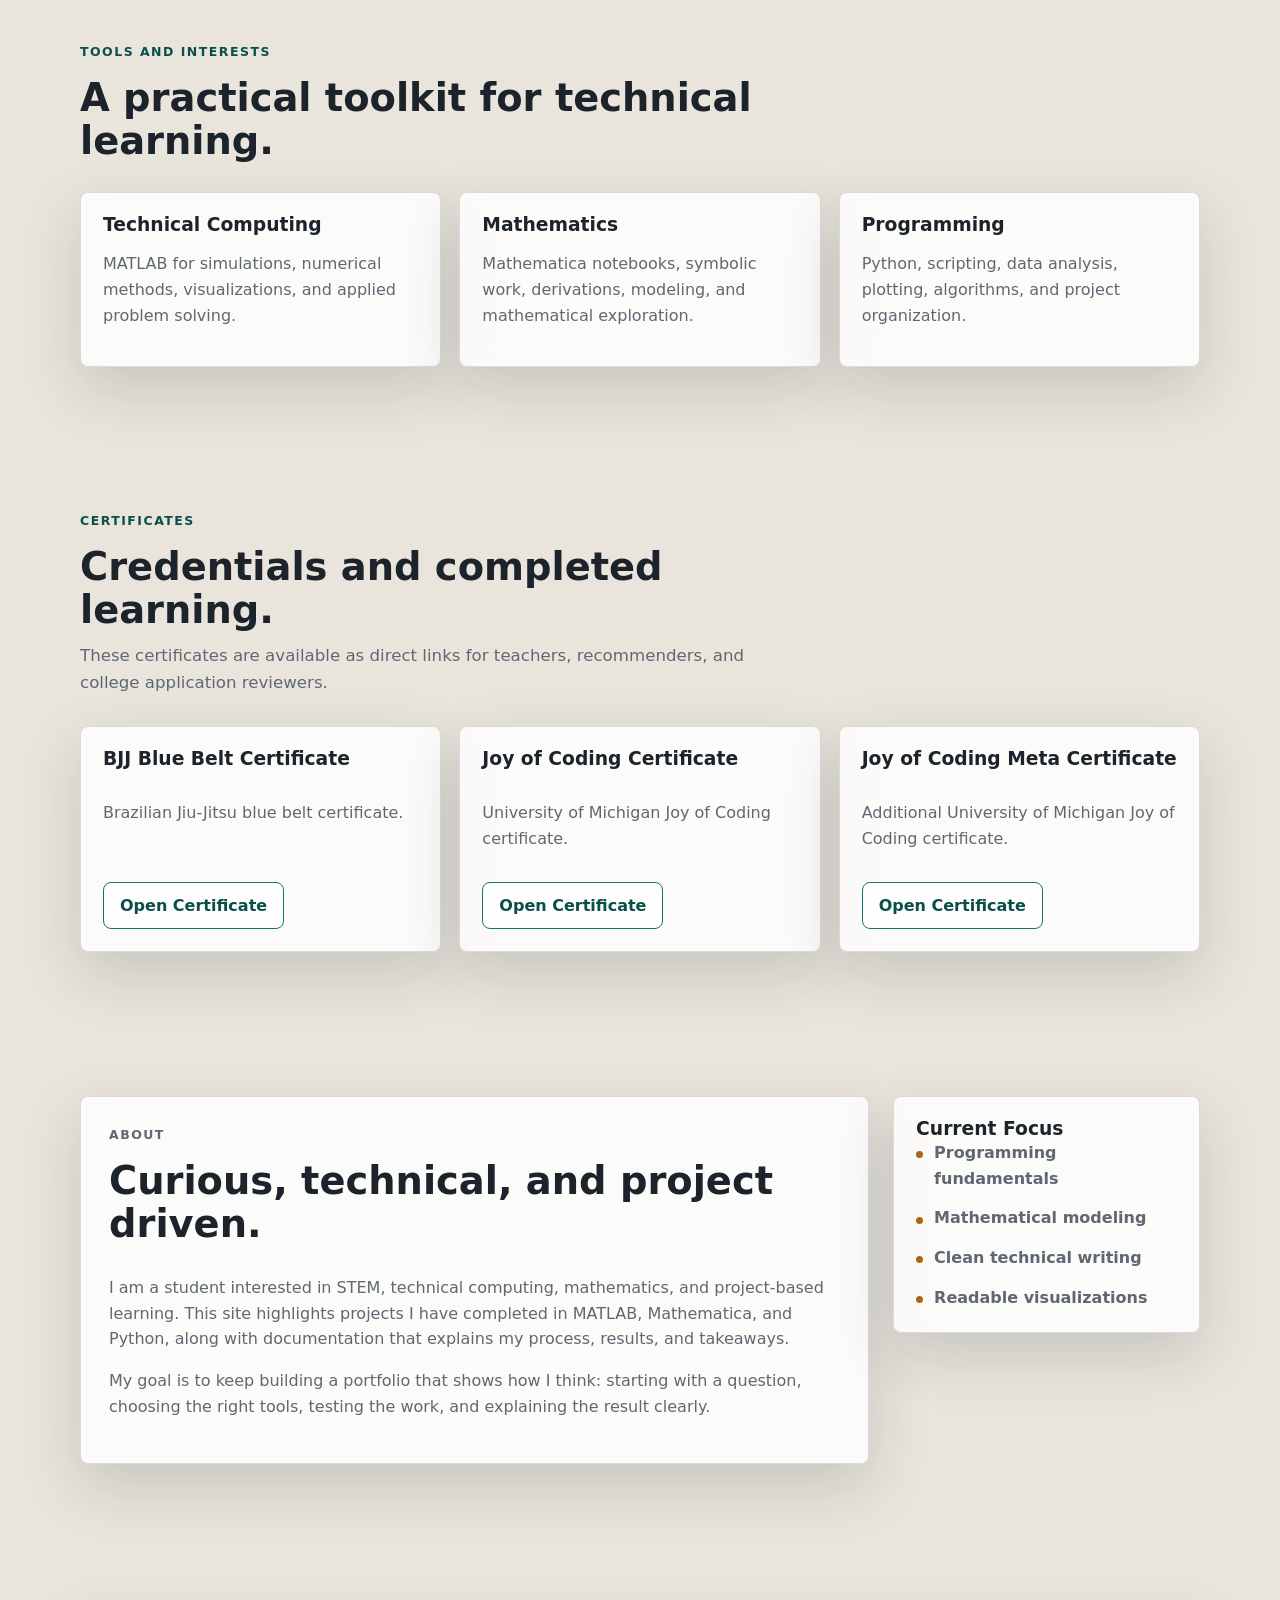
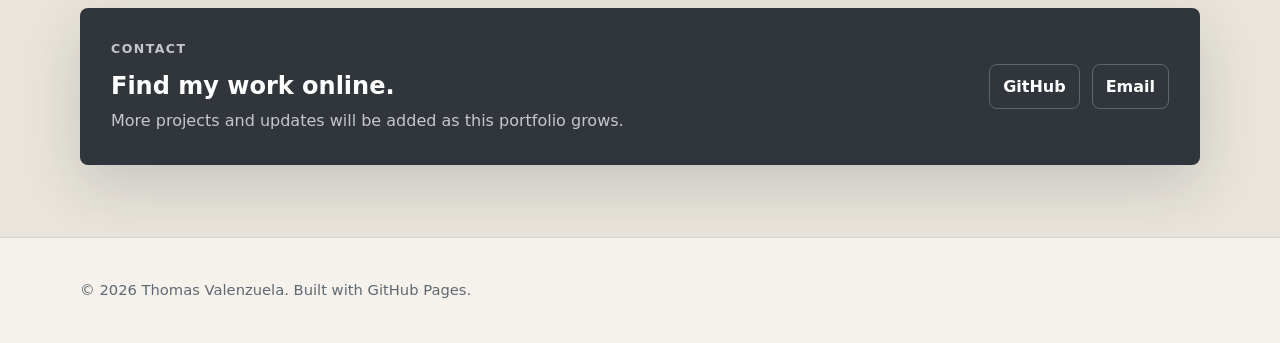
==== commit 8992acb3: "Add certificate links to portfolio" ====
--- a/index.html
+++ b/index.html
@@ -213,6 +213,7 @@
     .stat-list span,
     .focus-list li,
     .project-card p,
+    .certificate-card p,
     .skill-card p,
     .about-copy p {
       color: var(--muted);
@@ -238,6 +239,7 @@
     }
 
     .project-grid,
+    .certificate-grid,
     .skill-grid {
       display: grid;
       grid-template-columns: repeat(3, minmax(0, 1fr));
@@ -252,6 +254,18 @@
       min-height: 260px;
       display: flex;
       flex-direction: column;
+    }
+
+    .certificate-card {
+      min-height: 220px;
+      display: flex;
+      flex-direction: column;
+      gap: 14px;
+    }
+
+    .certificate-card .button {
+      align-self: flex-start;
+      margin-top: auto;
     }
 
     .project-topline {
@@ -379,6 +393,7 @@
       .hero-grid,
       .about-grid,
       .project-grid,
+      .certificate-grid,
       .skill-grid {
         grid-template-columns: 1fr;
       }
@@ -431,6 +446,7 @@
       <nav class="nav-links">
         <a href="#projects">Projects</a>
         <a href="#skills">Skills</a>
+        <a href="#certificates">Certificates</a>
         <a href="#about">About</a>
         <a href="#contact">Contact</a>
       </nav>
@@ -507,6 +523,36 @@
       </div>
     </section>
 
+    <section id="certificates" class="section">
+      <div class="container">
+        <div class="section-heading">
+          <p class="eyebrow">Certificates</p>
+          <h2>Credentials and completed learning.</h2>
+          <p>These certificates are available as direct links for teachers, recommenders, and college application reviewers.</p>
+        </div>
+
+        <div class="certificate-grid">
+          <article class="card certificate-card" id="bjj-blue-belt-certificate">
+            <h3>BJJ Blue Belt Certificate</h3>
+            <p>Brazilian Jiu-Jitsu blue belt certificate.</p>
+            <a class="button secondary" href="certificates/bjj-blue-belt.pdf" target="_blank" rel="noopener noreferrer">Open Certificate</a>
+          </article>
+
+          <article class="card certificate-card" id="joy-of-coding-certificate">
+            <h3>Joy of Coding Certificate</h3>
+            <p>University of Michigan Joy of Coding certificate.</p>
+            <a class="button secondary" href="certificates/joy-of-coding.pdf" target="_blank" rel="noopener noreferrer">Open Certificate</a>
+          </article>
+
+          <article class="card certificate-card" id="joy-of-coding-meta-certificate">
+            <h3>Joy of Coding Meta Certificate</h3>
+            <p>Additional University of Michigan Joy of Coding certificate.</p>
+            <a class="button secondary" href="certificates/joy-of-coding-meta.pdf" target="_blank" rel="noopener noreferrer">Open Certificate</a>
+          </article>
+        </div>
+      </div>
+    </section>
+
     <section id="about" class="section">
       <div class="container about-grid">
         <div class="card about-copy">
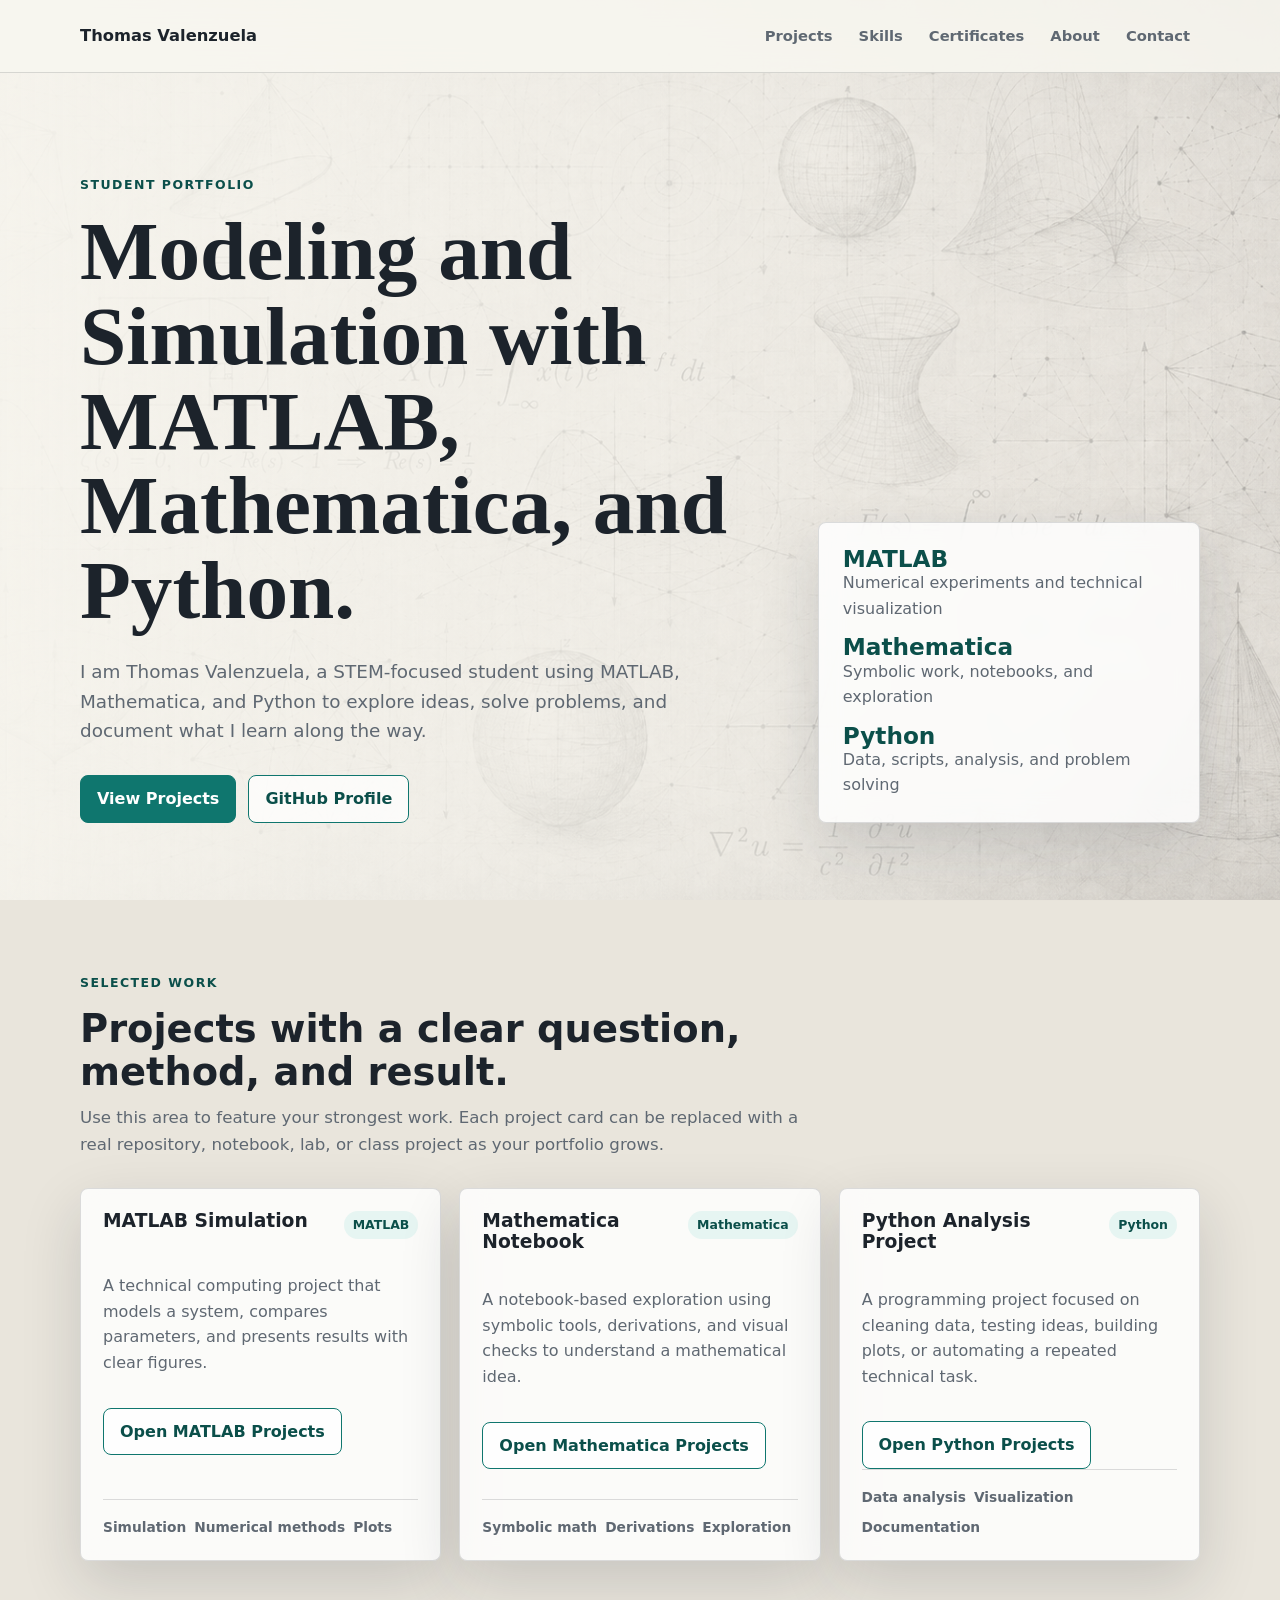
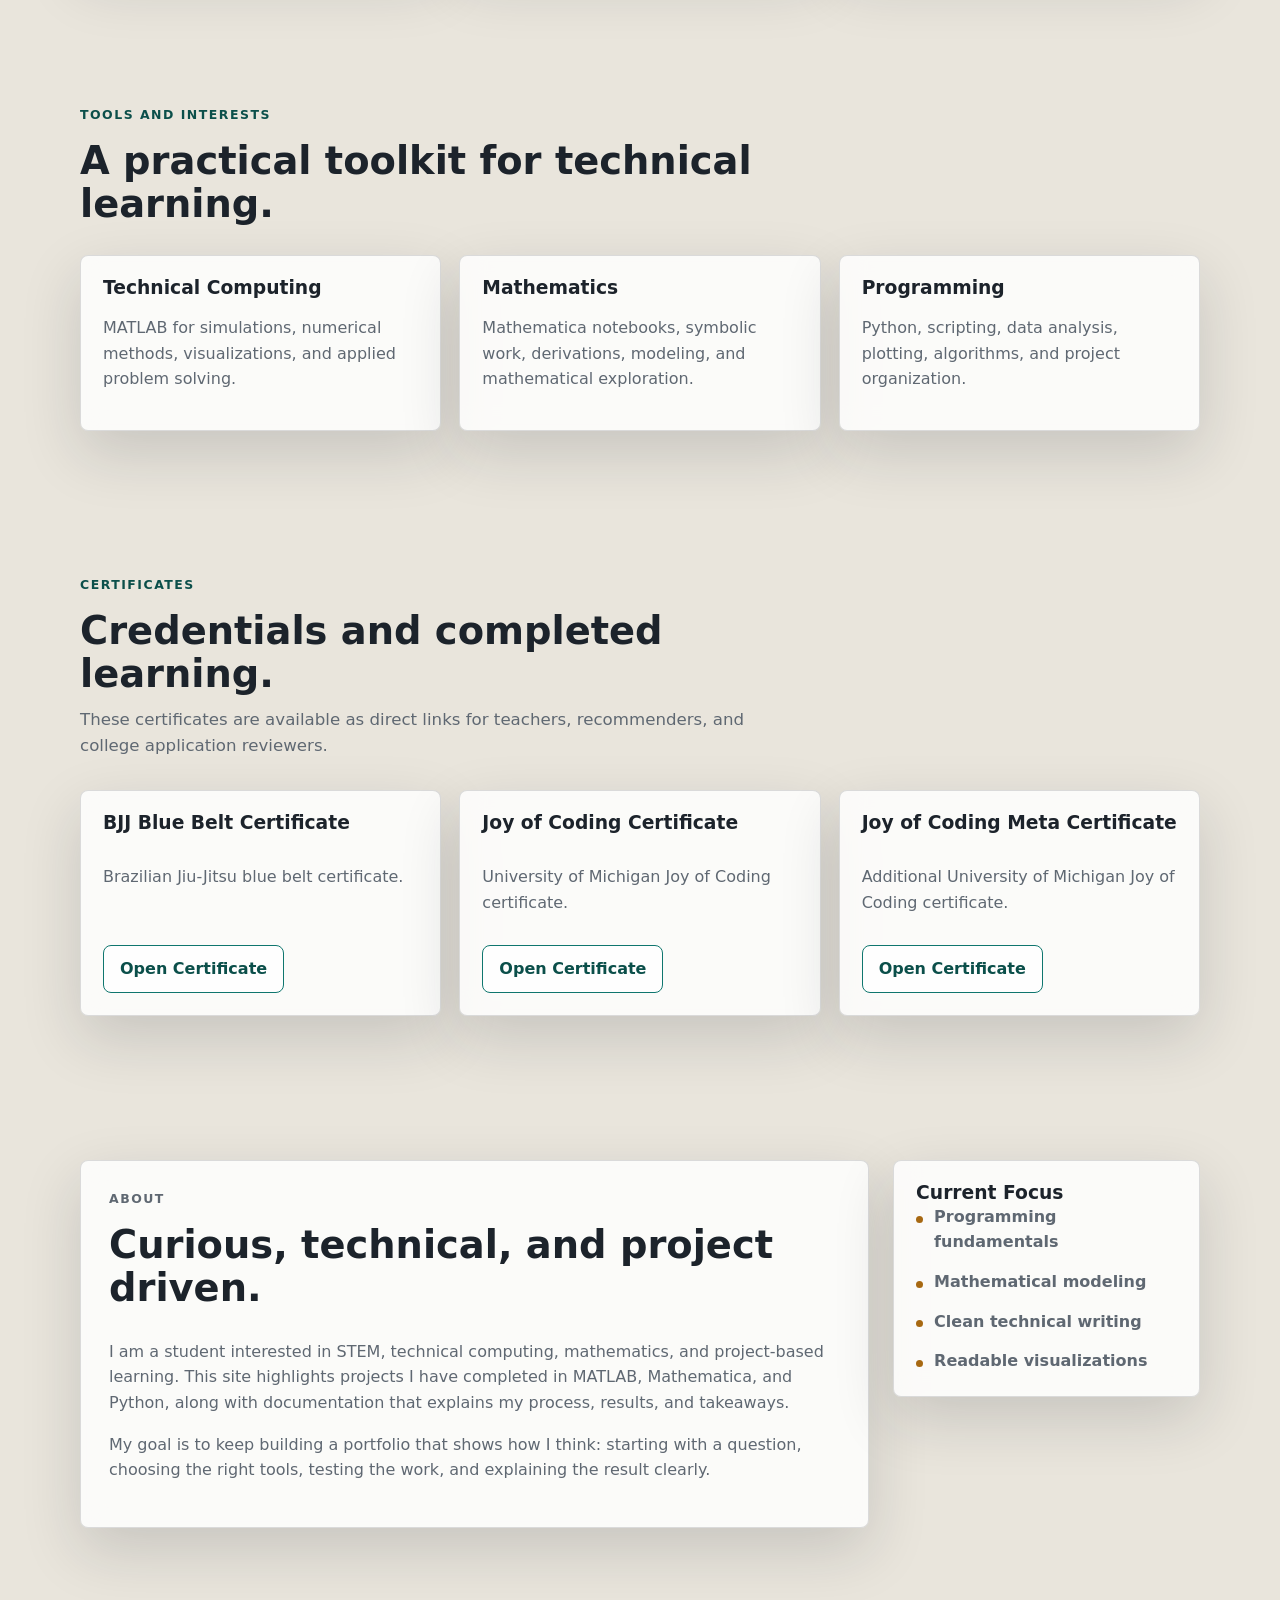
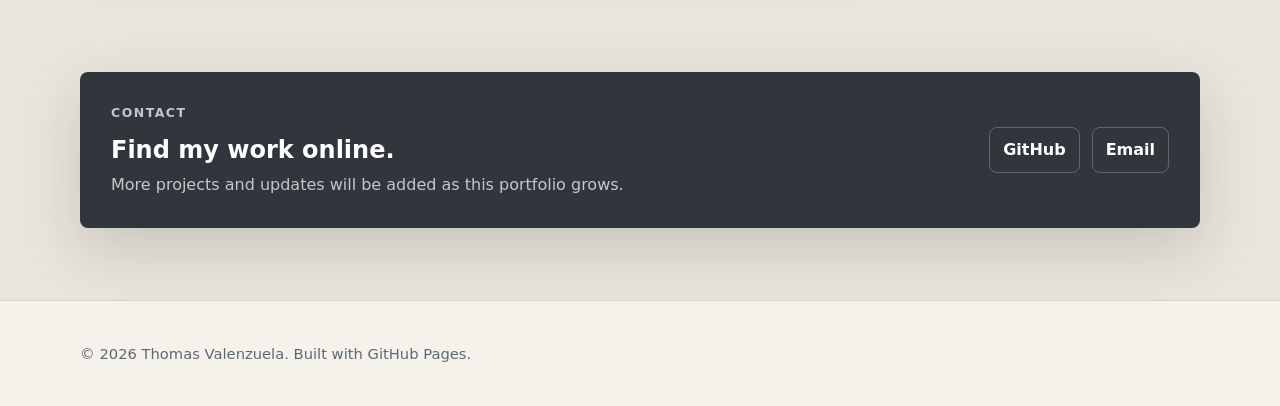
==== commit f15384f3: "Add project folders and capstone PDF" ====
--- a/index.html
+++ b/index.html
@@ -256,6 +256,11 @@
       flex-direction: column;
     }
 
+    .project-card .button {
+      align-self: flex-start;
+      margin-top: 16px;
+    }
+
     .certificate-card {
       min-height: 220px;
       display: flex;
@@ -490,18 +495,21 @@
           <article class="card project-card">
             <div class="project-topline"><h3>MATLAB Simulation</h3><span class="tag">MATLAB</span></div>
             <p>A technical computing project that models a system, compares parameters, and presents results with clear figures.</p>
+            <a class="button secondary" href="projects/matlab/">Open MATLAB Projects</a>
             <div class="project-meta"><span>Simulation</span><span>Numerical methods</span><span>Plots</span></div>
           </article>
 
           <article class="card project-card">
             <div class="project-topline"><h3>Mathematica Notebook</h3><span class="tag">Mathematica</span></div>
             <p>A notebook-based exploration using symbolic tools, derivations, and visual checks to understand a mathematical idea.</p>
+            <a class="button secondary" href="projects/mathematica/">Open Mathematica Projects</a>
             <div class="project-meta"><span>Symbolic math</span><span>Derivations</span><span>Exploration</span></div>
           </article>
 
           <article class="card project-card">
             <div class="project-topline"><h3>Python Analysis Project</h3><span class="tag">Python</span></div>
             <p>A programming project focused on cleaning data, testing ideas, building plots, or automating a repeated technical task.</p>
+            <a class="button secondary" href="projects/python/">Open Python Projects</a>
             <div class="project-meta"><span>Data analysis</span><span>Visualization</span><span>Documentation</span></div>
           </article>
         </div>
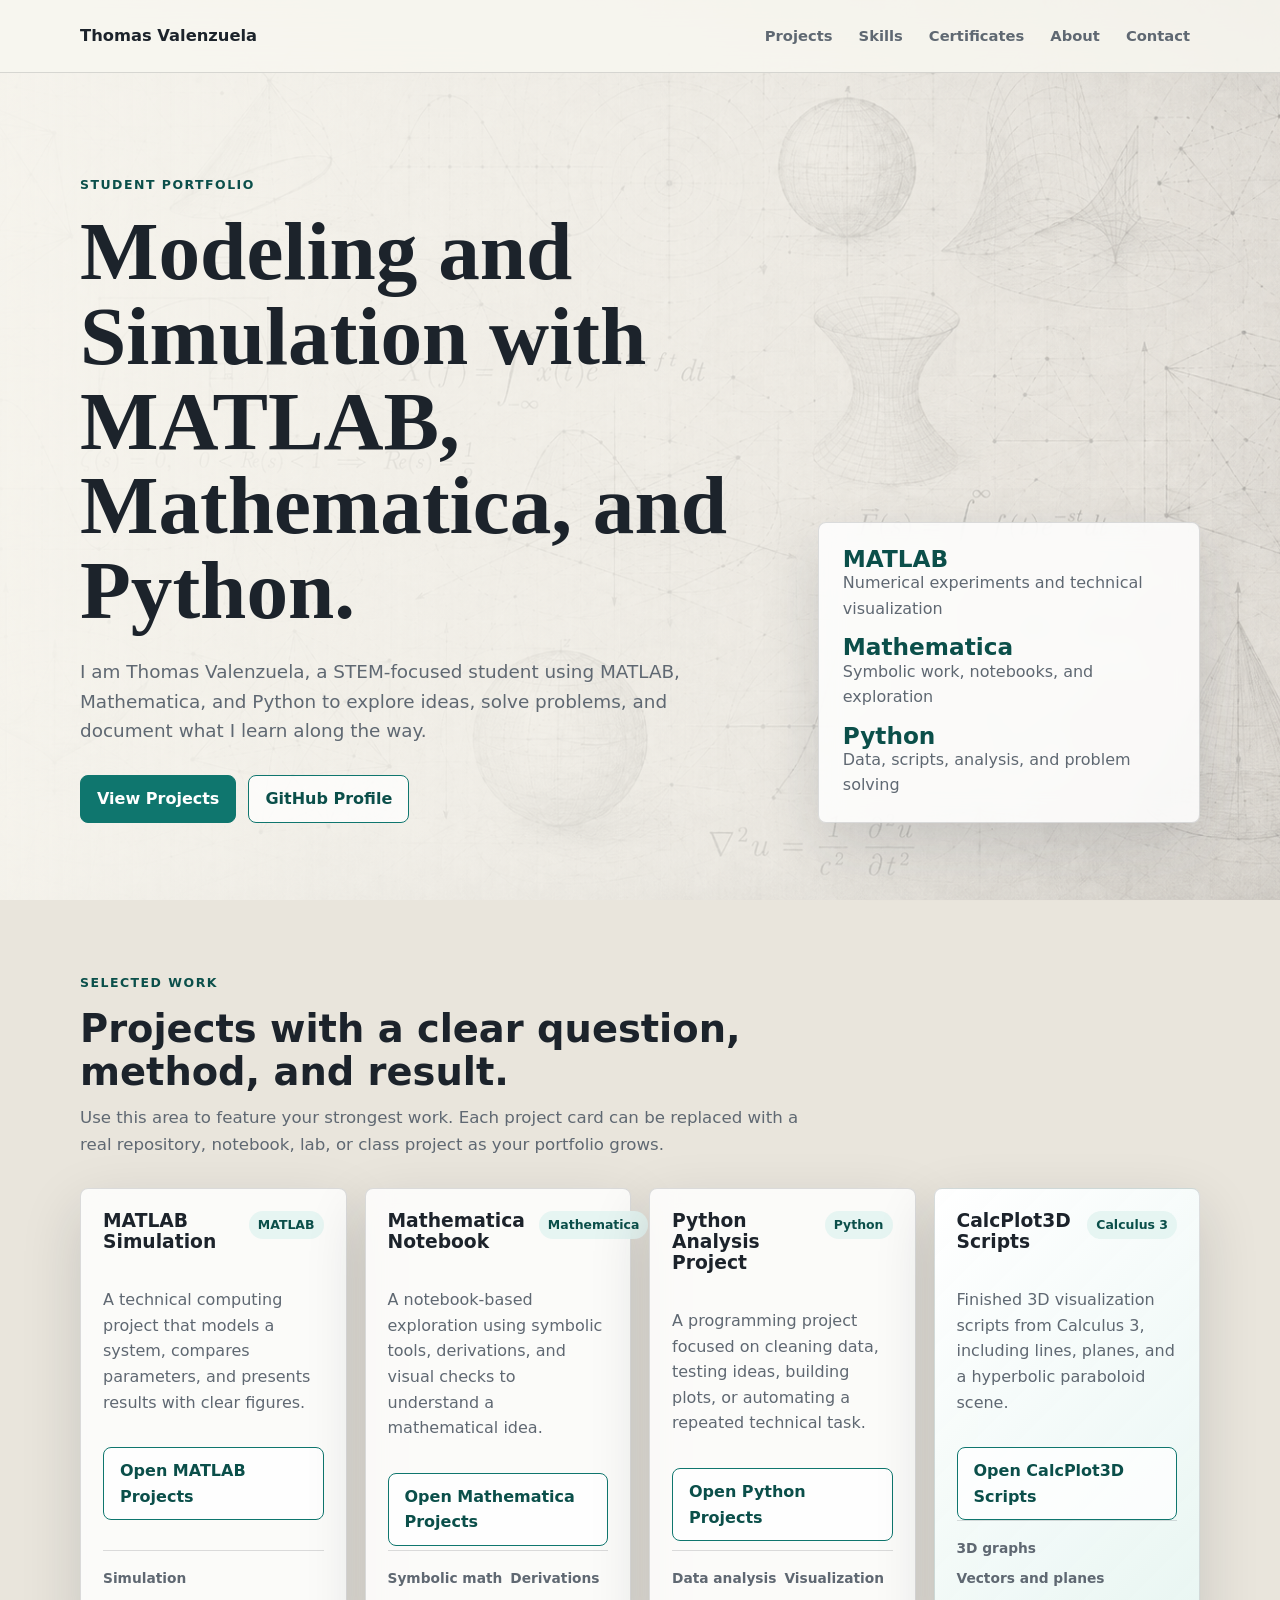
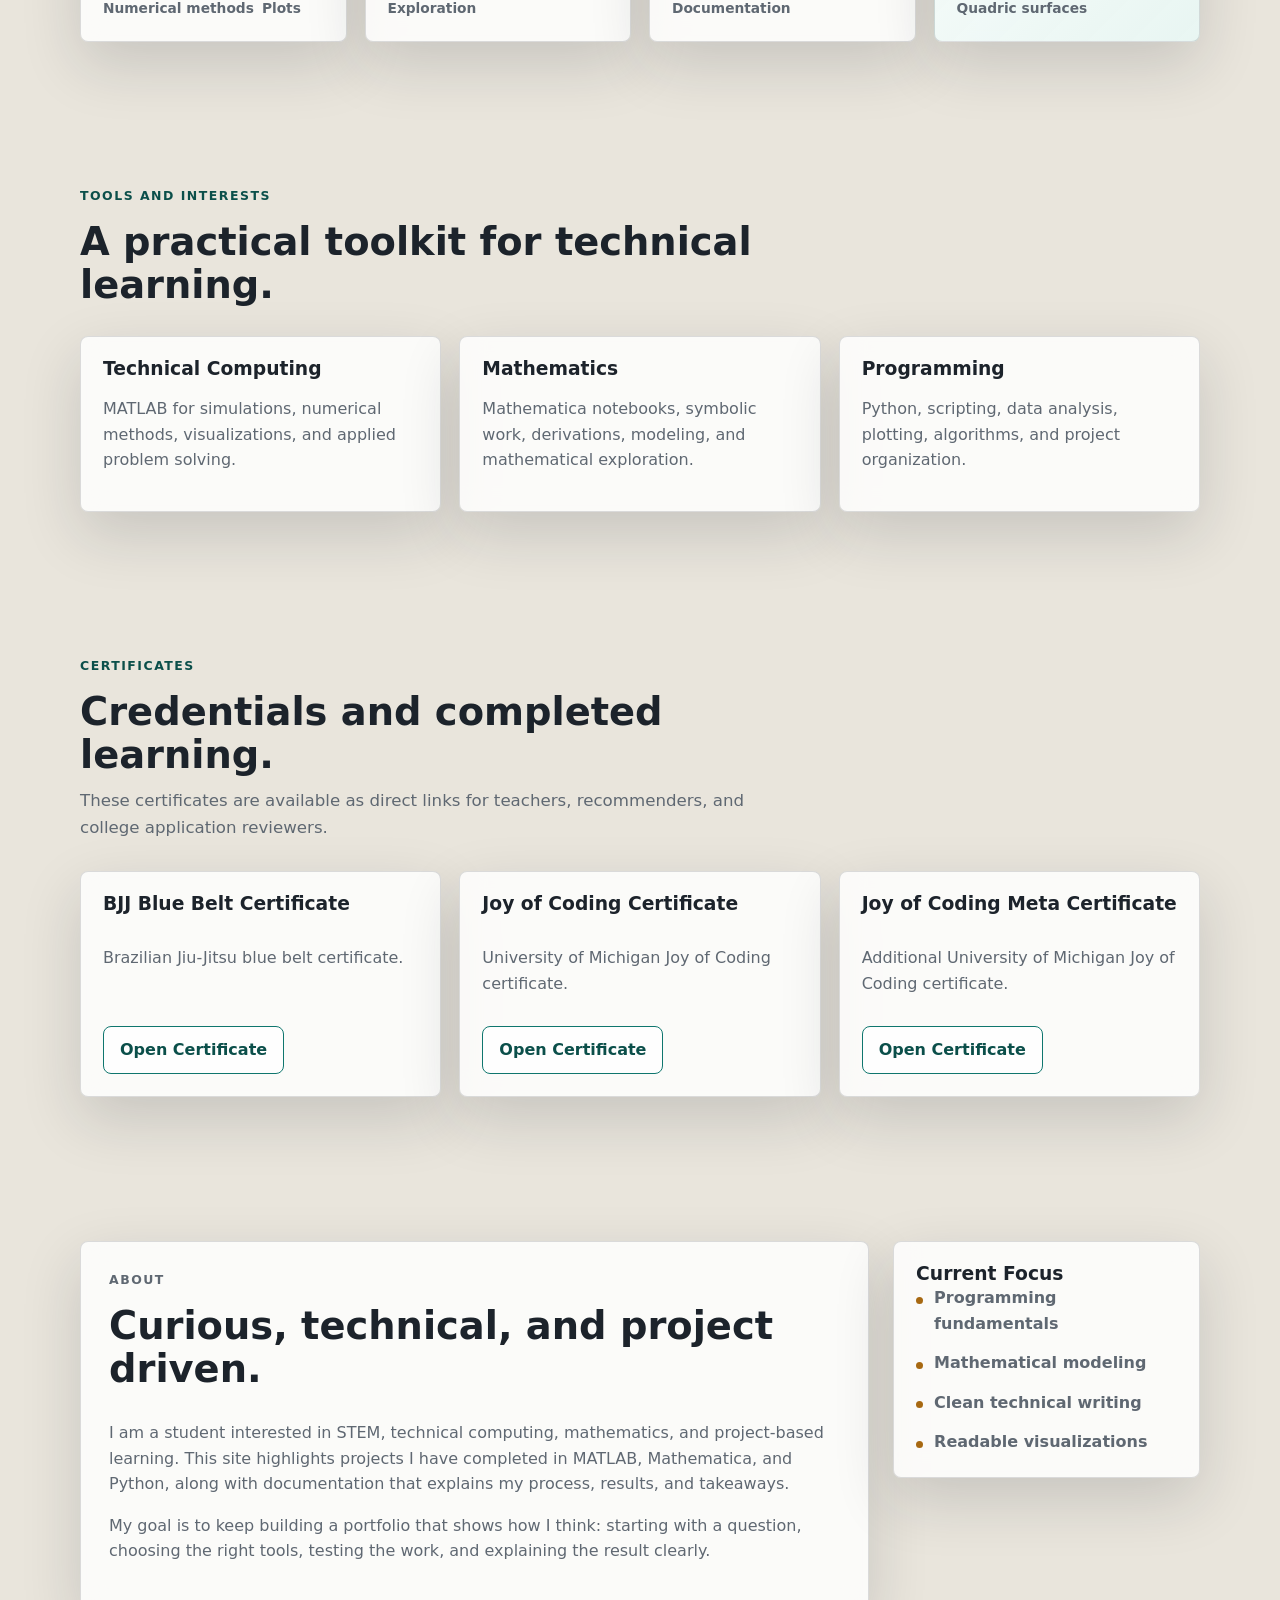
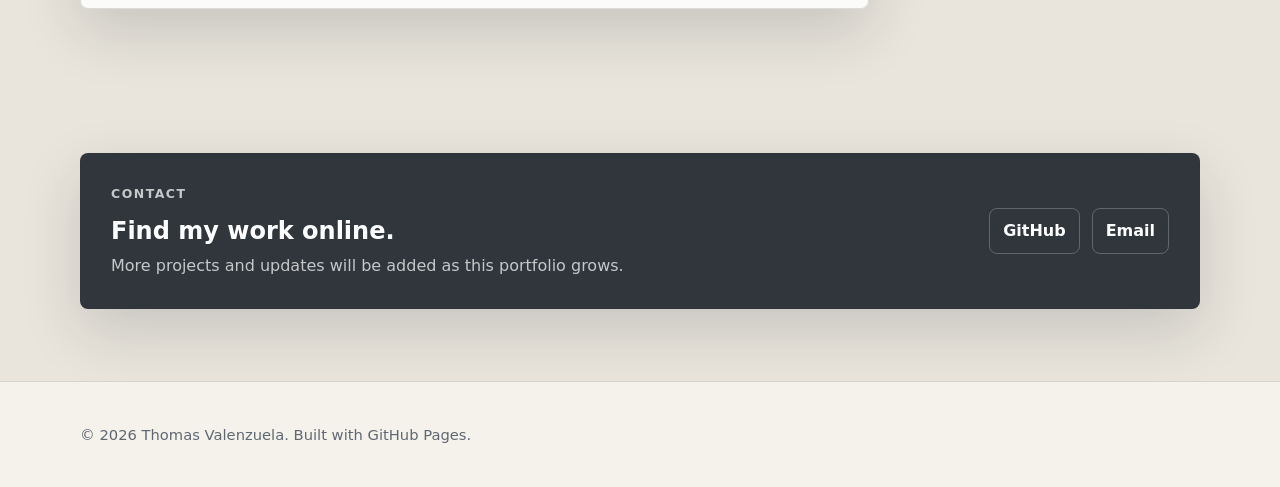
==== commit df5183cb: "Add CalcPlot3D script showcase" ====
--- a/index.html
+++ b/index.html
@@ -238,7 +238,12 @@
       font-size: 1.04rem;
     }
 
-    .project-grid,
+    .project-grid {
+      display: grid;
+      grid-template-columns: repeat(auto-fit, minmax(240px, 1fr));
+      gap: 18px;
+    }
+
     .certificate-grid,
     .skill-grid {
       display: grid;
@@ -259,6 +264,12 @@
     .project-card .button {
       align-self: flex-start;
       margin-top: 16px;
+    }
+
+    .project-card.featured-project-card {
+      background:
+        linear-gradient(135deg, rgba(255, 255, 255, 0.9), rgba(228, 244, 241, 0.84)),
+        var(--surface);
     }
 
     .certificate-card {
@@ -512,6 +523,13 @@
             <a class="button secondary" href="projects/python/">Open Python Projects</a>
             <div class="project-meta"><span>Data analysis</span><span>Visualization</span><span>Documentation</span></div>
           </article>
+
+          <article class="card project-card featured-project-card">
+            <div class="project-topline"><h3>CalcPlot3D Scripts</h3><span class="tag">Calculus 3</span></div>
+            <p>Finished 3D visualization scripts from Calculus 3, including lines, planes, and a hyperbolic paraboloid scene.</p>
+            <a class="button secondary" href="projects/calcplot3d/">Open CalcPlot3D Scripts</a>
+            <div class="project-meta"><span>3D graphs</span><span>Vectors and planes</span><span>Quadric surfaces</span></div>
+          </article>
         </div>
       </div>
     </section>
